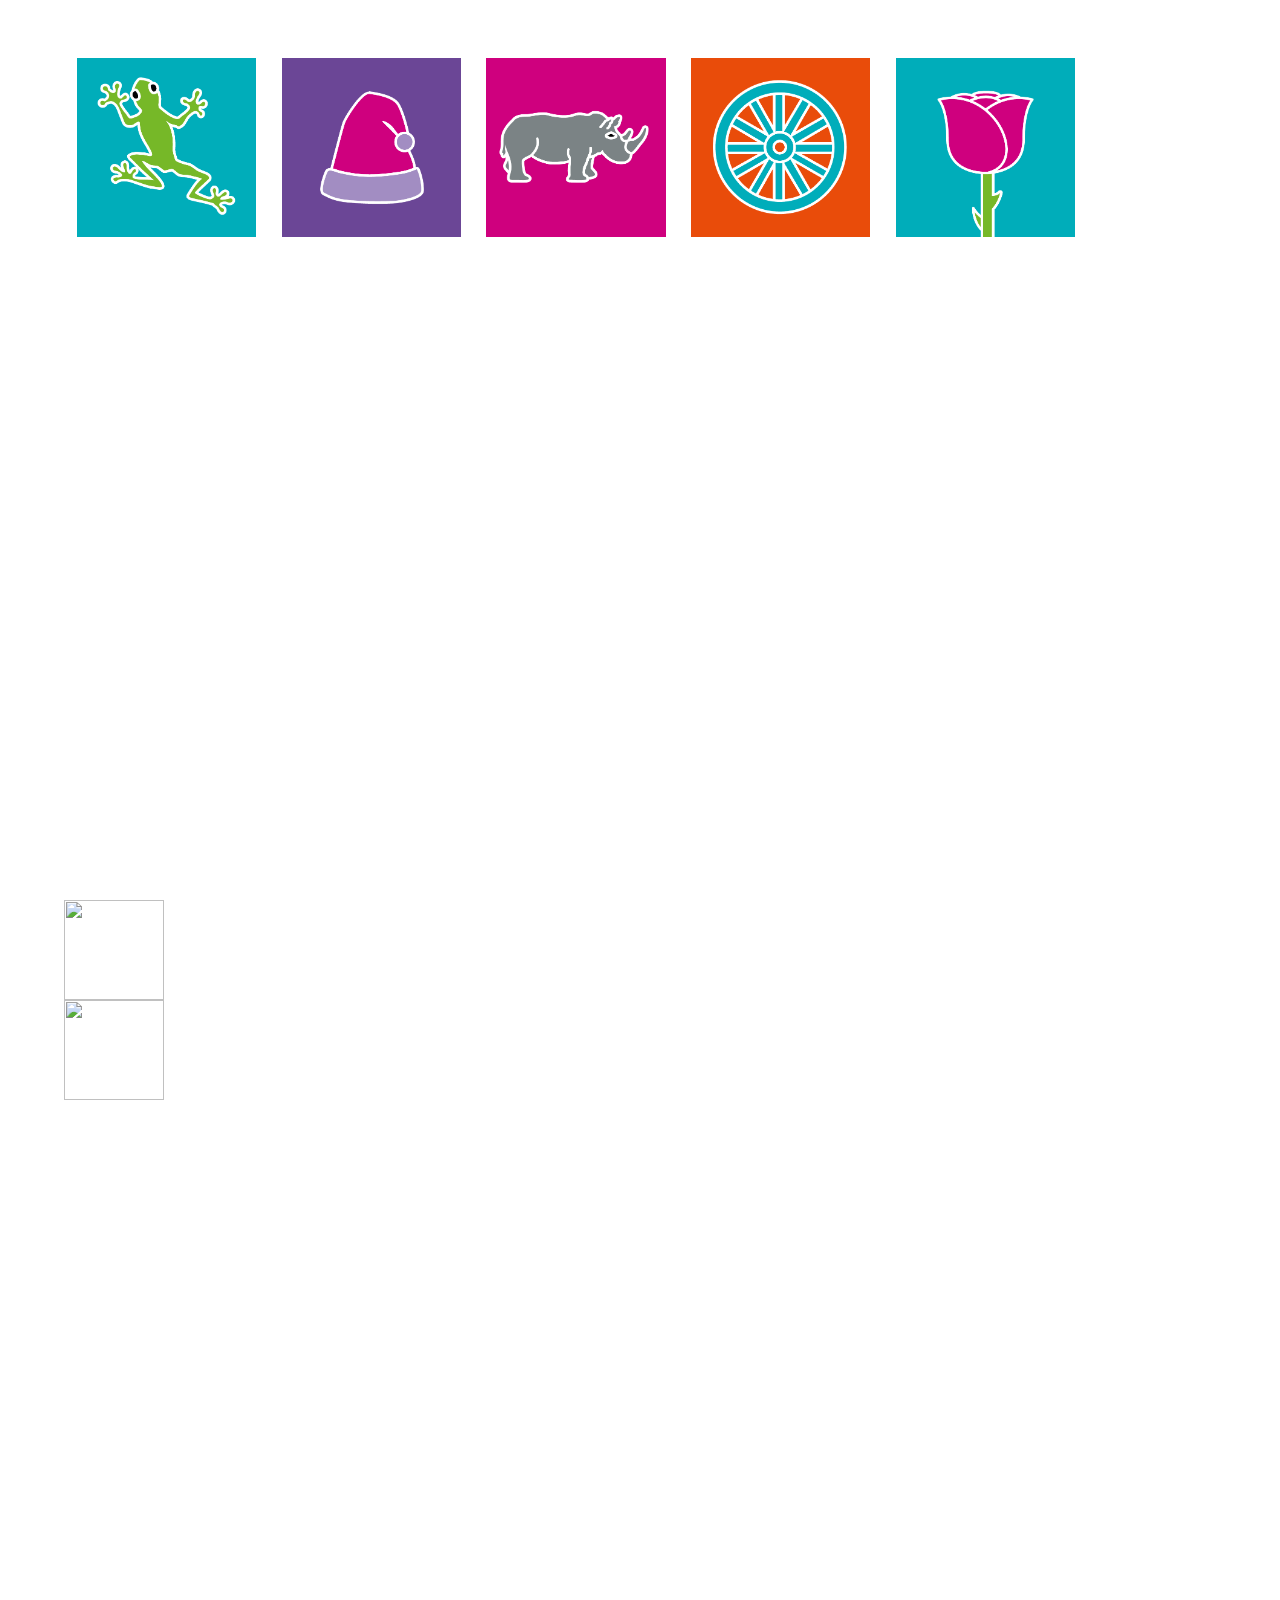
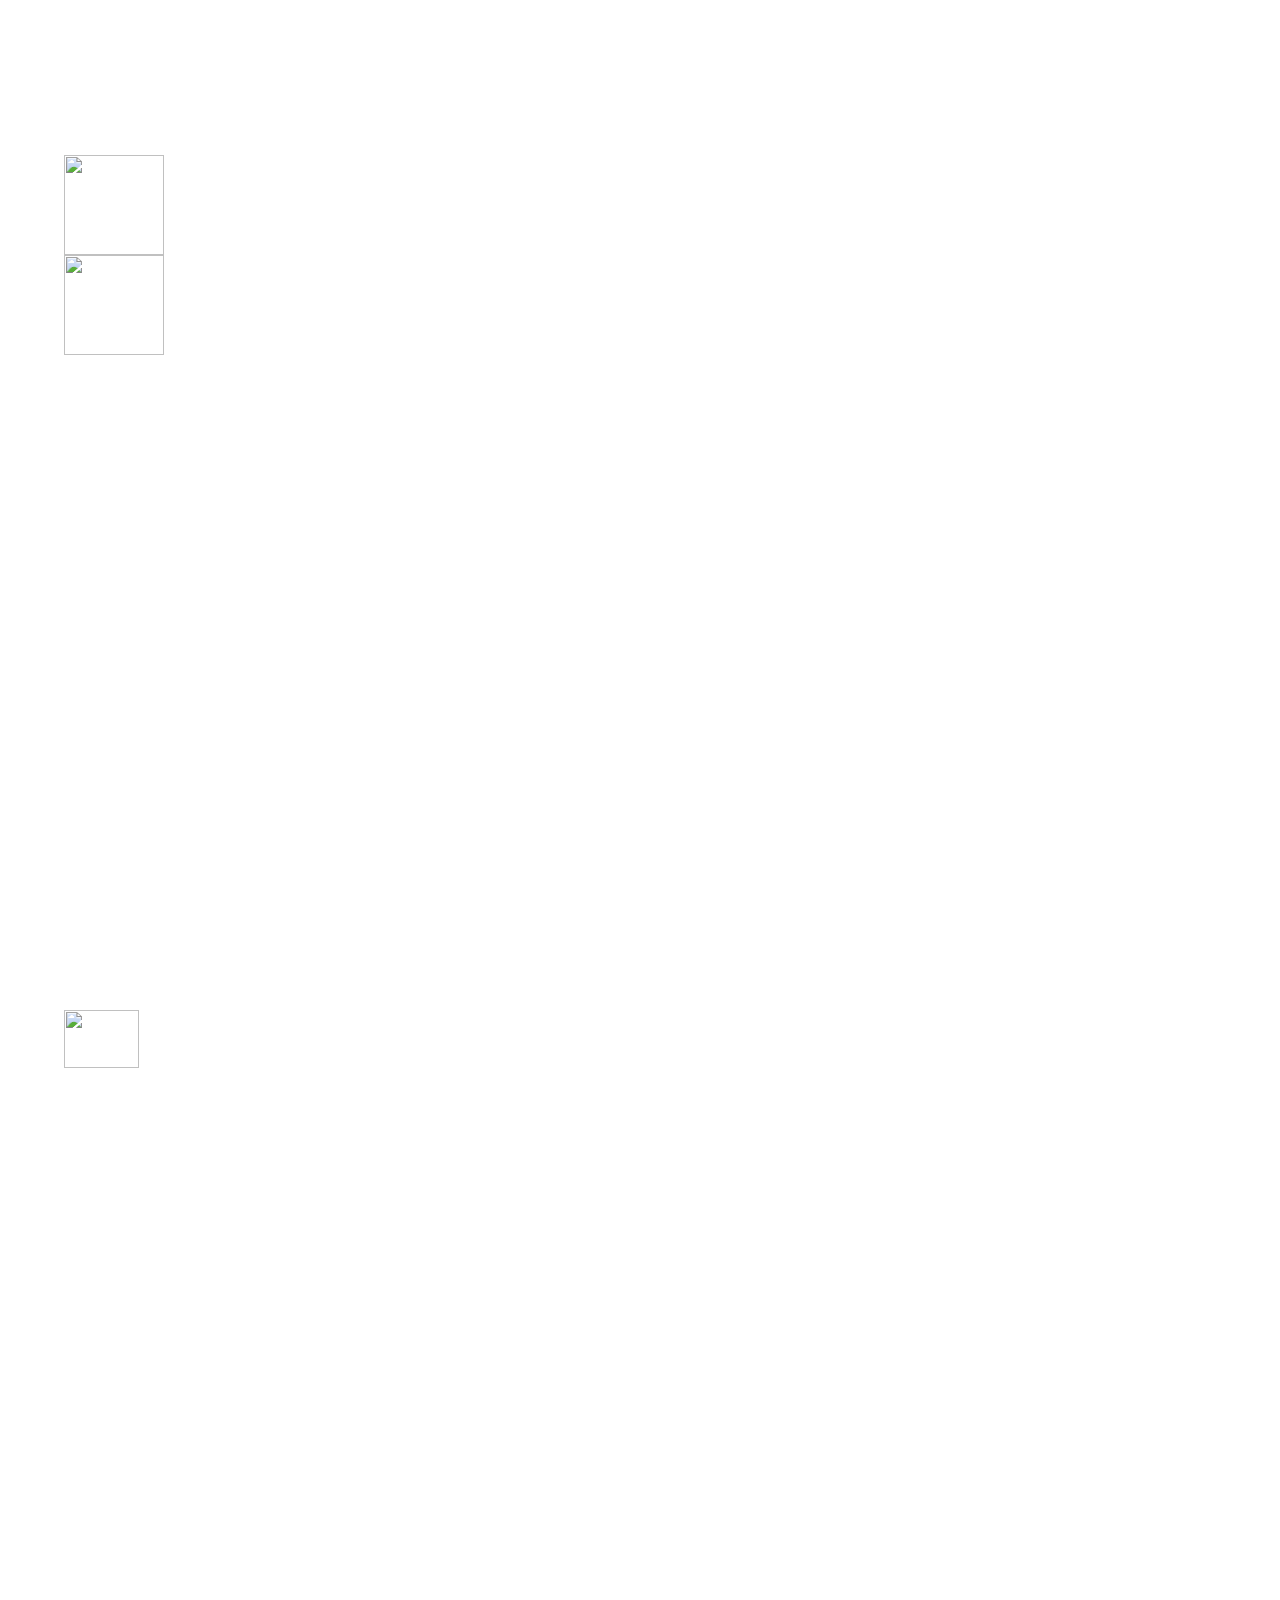
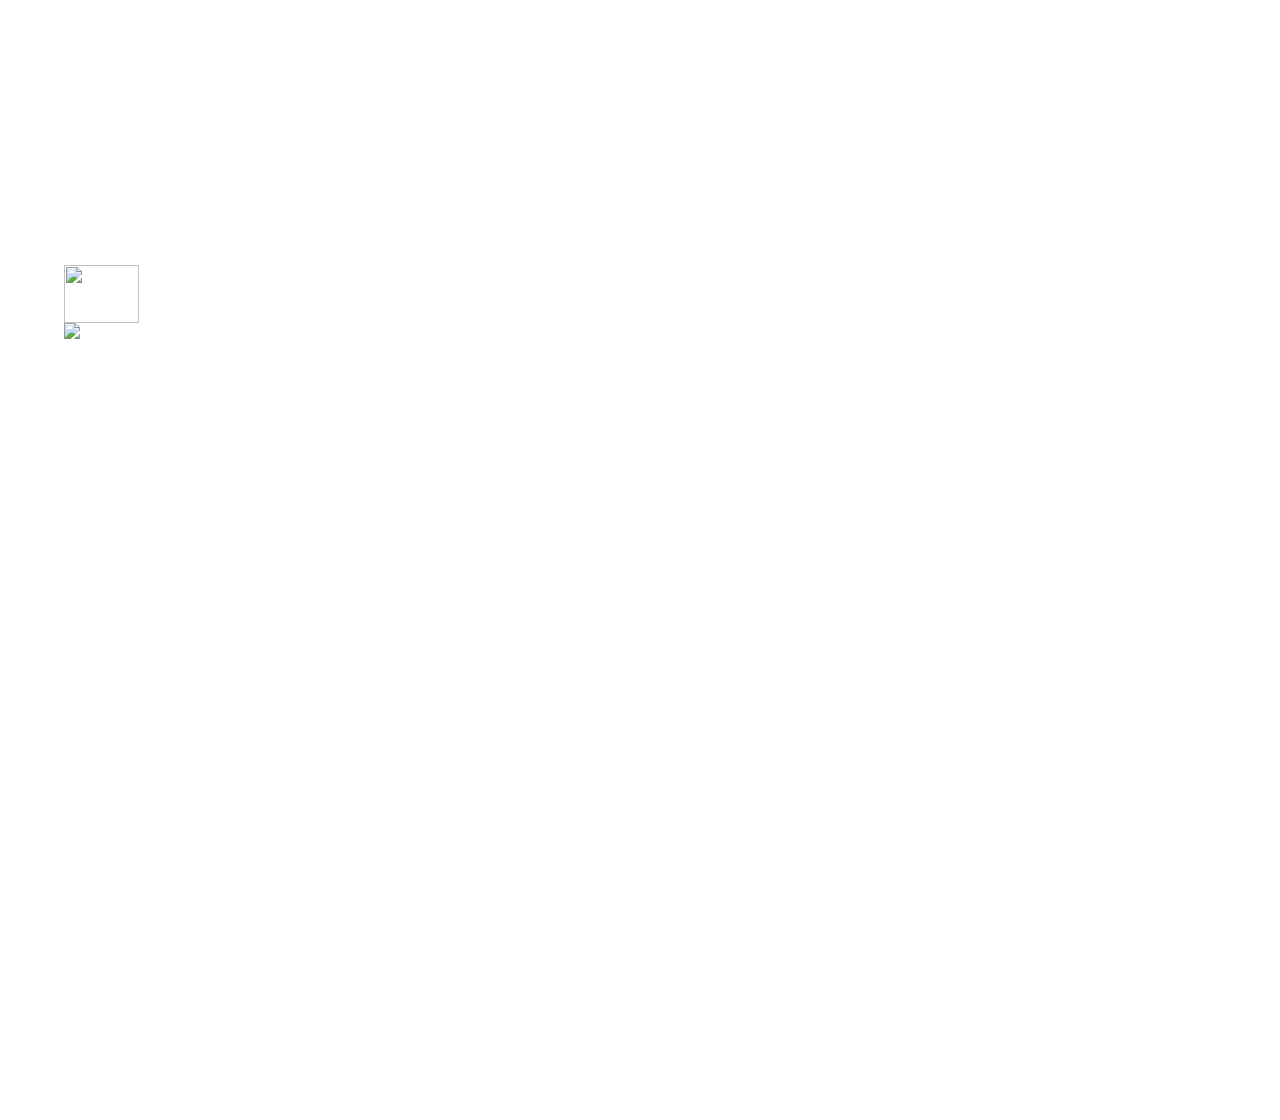
==== index.html @ 805c67c3 "Rename index-dv.html to index.html" ====
<html>
<head>

	<title>Match Game ...</title>
	<link type="text/css" rel="stylesheet" media="screen" href="jqtouch/jqtouch.css">
	<link type="text/css" rel="stylesheet" media="screen" href="css/dimelo.css">

    <!-- this line removes any default padding and style. you might only need one of these values set. -->
  <style> body {padding: 0; margin: 0;} </style>
  <link rel="manifest" href="manifest.json">
  <meta name="theme-color" content="gray"/>
  <!-- Fullscreen para ios -->
<meta name="viewport" content="width=device-width, initial-scale=1, maximum-scale=1, user-scalable=1">
<meta name="apple-mobile-web-app-capable" content="yes">
<meta name="apple-mobile-web-app-status-bar-style" content="black">

<link rel="icon" href="favicon.ico" type="image/x-icon" />
<link rel="apple-touch-icon" href="images/hello-icon-152.png">
<meta name="theme-color" content="gray"/>
<meta name="apple-mobile-web-app-capable" content="yes">
<meta name="apple-mobile-web-app-status-bar-style" content="black">
<meta name="apple-mobile-web-app-title" content="Hello World">
<meta name="msapplication-TileImage" content="images/hello-icon-144.png">
<meta name="msapplication-TileColor" content="#FFFFFF">

	<script src="jqtouch/jquery-1.7.1.min.js"></script>
	<script src="jqtouch/jquery-ui-1.10.4.js"></script>
	<!-- <script src="jqtouch/jquery.flip.min.js"></script>  -->
	<script type="text/javascript" src="jqtouch/jqtouch.js"></script>
	<script type="text/javascript" src="js/dimelo.js"></script>


</head>
<body>
	<div id="home">
		<div id="splash">
			<div id="g1" onclick="setgrupo(1, 'grupoR.png' )"><a><img  id="ig1" src="images/grupoR.png" /></a></div>
			<div id="g2" onclick="setgrupo(2, 'grupoG.png' )"><a><img  id="ig2" src="images/grupoG.png" /></a></div>
			<div id="g3" onclick="setgrupo(3, 'grupoJ.png' )"><a><img  id="ig3" src="images/grupoJ.png" /></a></div>
			<div id="g4" onclick="setgrupo(4, 'grupoV.png' )"><a><img  id="ig4" src="images/grupoV.png" /></a></div>
			<div id="g5" onclick="setgrupo(5, 'grupoH.png' )"><a><img  id="ig5" src="images/grupoH.png" /></a></div>

			<audio hidden="hidden" src="sounds/beep1.mp3"  id="beep1" />
		</div>
	</div> <!-- home -->

	<div id="audio">
		<div id="i2"></div>
			<div id="a1"  onclick="setaudio(1, 'audio1.png')"><a><img width="100px" height="100px"  src="images/audio1.png" /></a></div>
			<div id="a2"  onclick="setaudio(2, 'audio2.png')"><a><img width="100px" height="100px"  src="images/audio2.png" /></a></div>
			<!--
			<div id="a3"  onclick='setaudio(3, "audio3.png")'><a><img width="100px" height="100px"  src="images/audio3.png" /></a></div>
    		<div id="a4"  onclick='setaudio(4, "audio4.png")'><a><img width="100px" height="100px"  src="images/audio4.png" /></a></div>
            -->

	</div> <!-- audio -->

	<div id="categ">
		<div id="i3"></div>
		<div id="i4"></div>
			<div id="c1"  onclick="setcat(1, 'cat1.png')"><a><img width="100px" height="100px"  src="images/cat1.png" /></a></div>
			<div id="c2"  onclick="setcat(2, 'cat2.png')"><a><img width="100px" height="100px"  src="images/cat2.png" /></a></div>
			<!-- <div id="c3"  onclick='setcat(3, "cat3.png")'><a><img width="100px" height="100px"  src="images/cat3.png" /></a></div> -->
	</div> <!-- categ -->

	<div id="juego">
		<div class="tablero" id="tb">
			<div onclick="gohome()"><img id="arrl" src="images/arrowleft.png" /></div>
		</div> <!-- tablero -->
	</div> <!-- juego -->

	<div id="finjuego">
		     <div onclick="gohome()"><img id="fj" src="images/arrowleft.png" /></div>
		<div id="splash2">
			<div onclick="gohome()"><img src="images/alegre2.gif" /></div>
			<audio hidden="hidden" src="sounds/ganador.mp3"  id="ganador" />
		</div>
	</div> <!-- finjuego -->

<script src="js/main.js"></script>
	</body>
	</html>
---- css/dimelo.css ----
body {

    font-family: Helvetica;
    font-size: 14px;
    color: #fff;
	/* background: url(img/holz-1024x768.jpg) fixed center center; */
  background-image: url("img/bg.jpg");
  background-repeat: no-repeat;
  background-size: 100vw 100vh;
}
body > * {
/*

*/
}

h1, h2 {
    font: bold 16px Helvetica;
    text-shadow: rgba(255,255,255,.2) 0 1px 1px;
    color: #000;
    color: #eee;
    text-align: center;
    margin: 10px 10px 5px;
}

p {
	margin-left: 6px;
}

/*  *********  HOME ********* */
#home, #audio, #categ, #juego, #finjuego{
  background-color: rgba(255,255,255,0.2);
  max-width: 90vw;
  height: 90vh;
  margin: 5vh 5vw;
}
#splash, #splash2 {
/*    position: absolute;
    top: 15%;
*/   
}
#splash2 {
/*    position: absolute;
*/    left: 45vw;
}

/*  *********  JUEGO ********* */

#juego.tablero6{
  background-color: rgba(255,5,255,0.2);
}
#juego.tablero12{
  background-color: rgba(2,255,255,0.2);
}
.tarjeta{
  margin: 1vw;
  float: left;
}
#juego.tablero6 .tarjeta{
  width: 28vw;
  height: 28vw;
  margin: 1vw;
  float: left;
}
#juego.tablero12 .tarjeta{
  width: 20.5vw;
  height: 20.5vw;
  max-height: 26vh;
  max-width: 26vh;
  margin: 1vw;
  float: left;
}

.tarjeta-inner{
  position: relative;
  width: 100%;
  height: 100%;
}

.signos {
    position: absolute;
    width: 100%;
    height: 100%;
}

.xxxxxsignos {
    /* position: absolute;
    margin: 0; */
	width: 300px;		/*  ANCHO DE CADA IMAGEN *********************************** */
}

#arrl, #fj {
    height: 58px;
    width: 75px;
}
#ig1, #ig2, #ig3, #ig4, #ig5 {
/*    position: absolute;*/
    height: 14vw;
    width: 14vw;
    float: left;
    margin: 1vw;
}
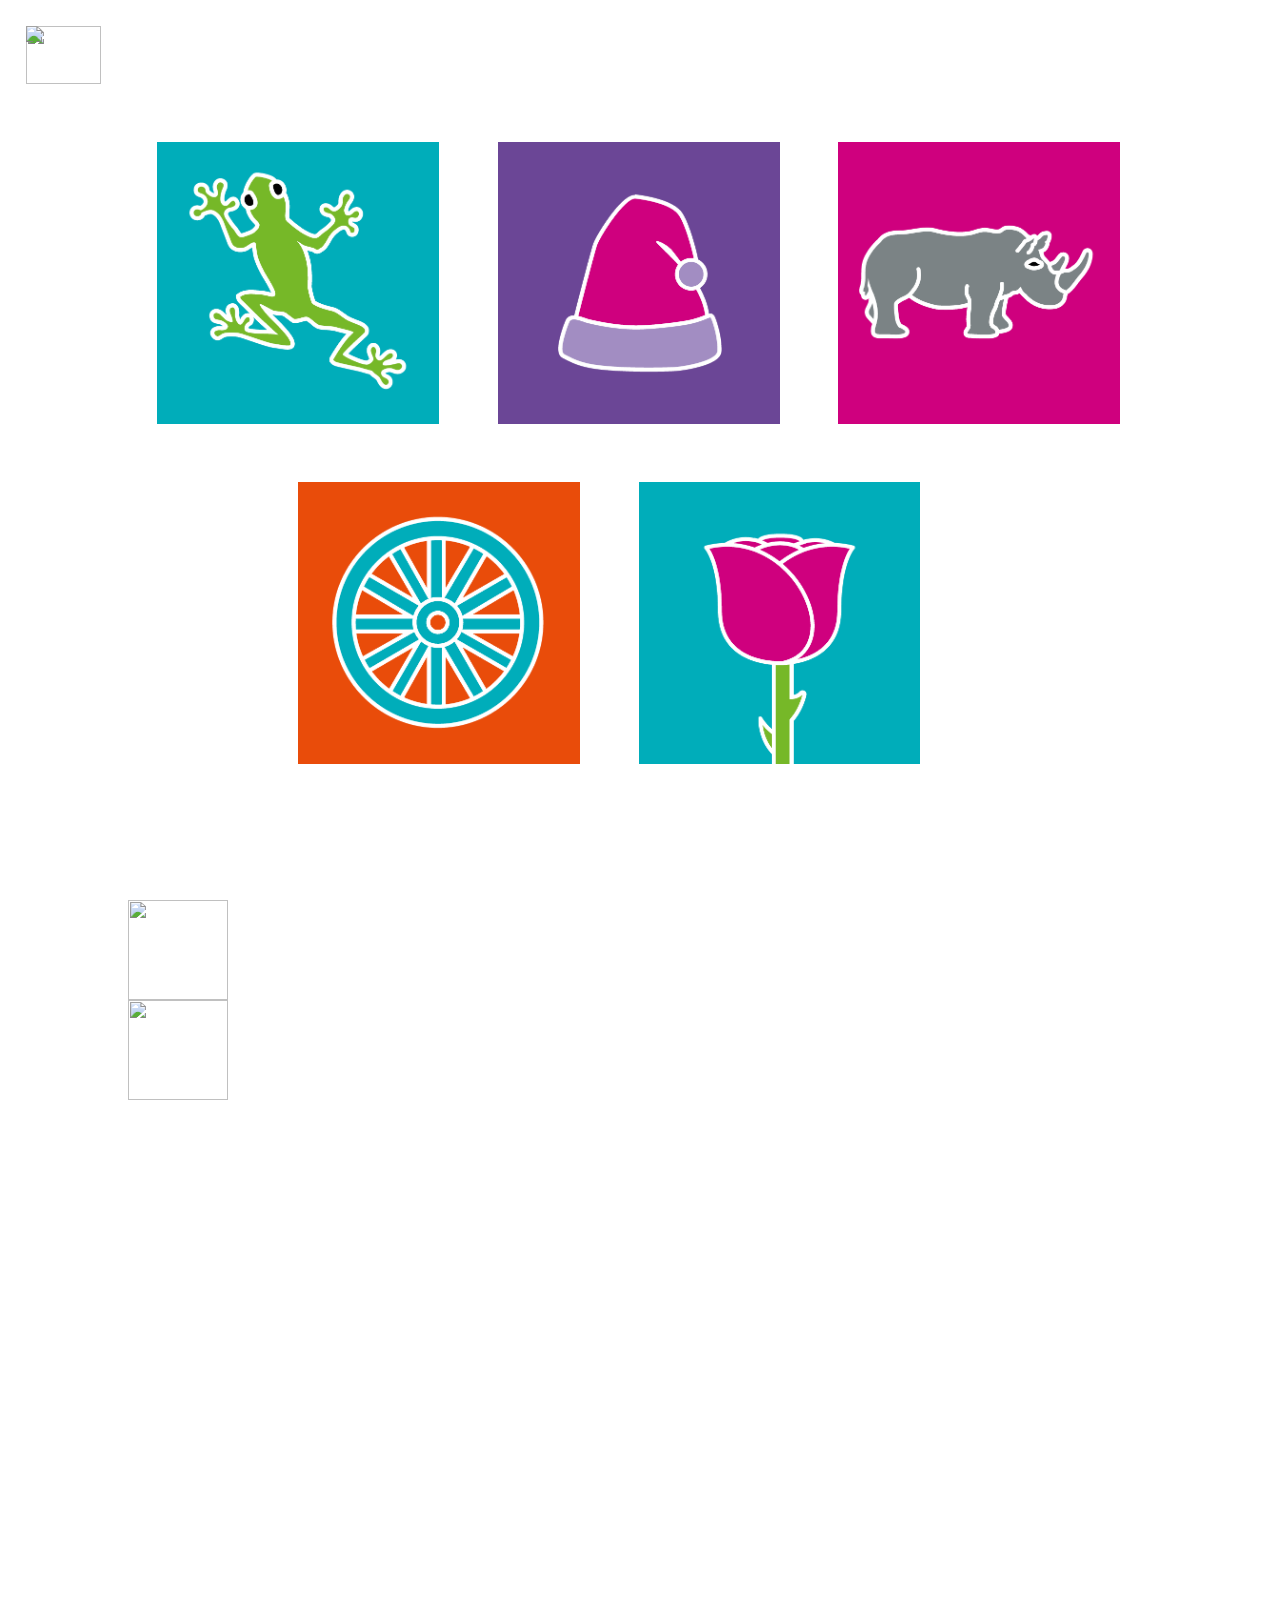
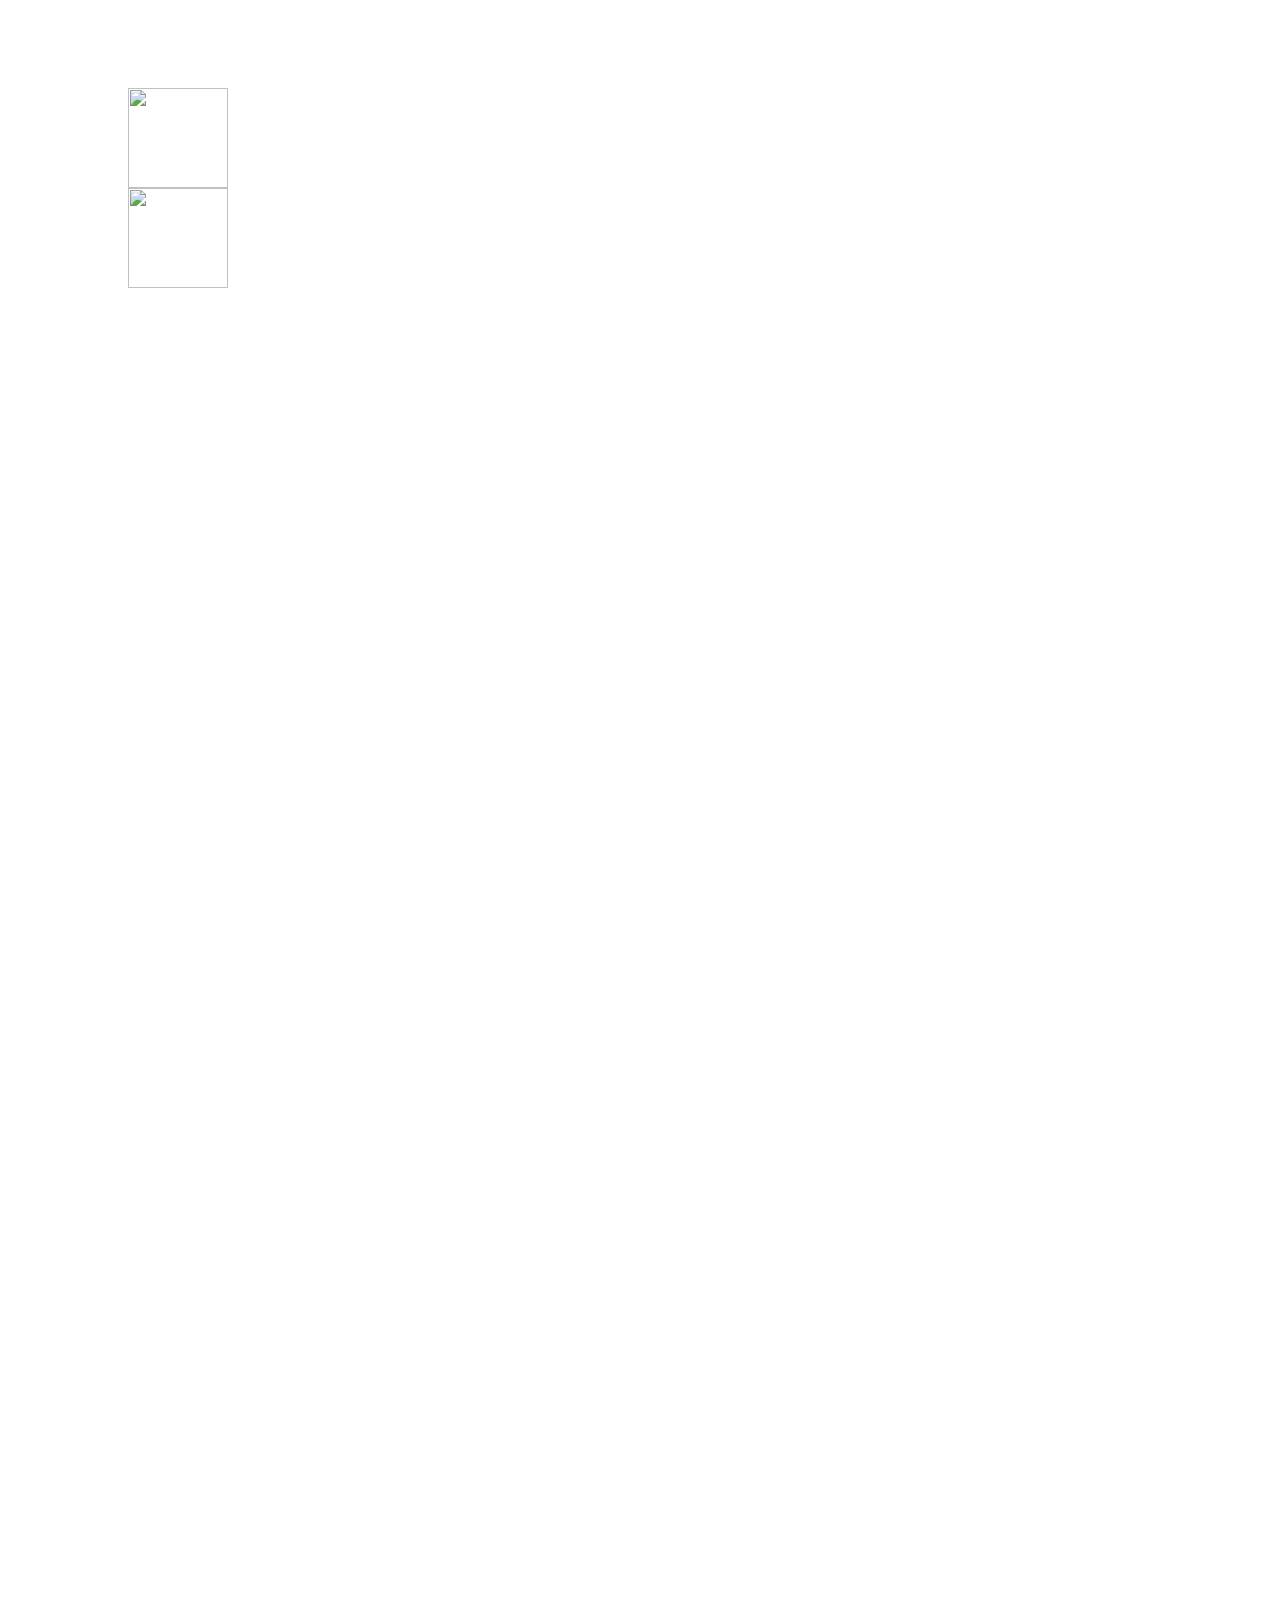
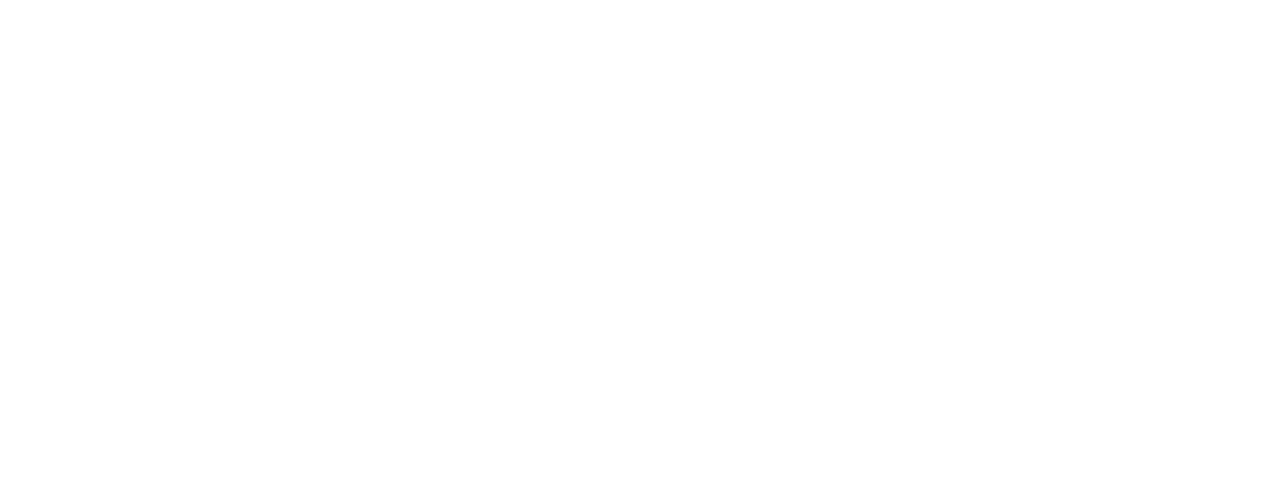
==== commit 403244e4: "index" ====
--- a/index.html
+++ b/index.html
@@ -65,14 +65,14 @@
 
 	<div id="juego">
 		<div class="tablero" id="tb">
-			<div onclick="gohome()"><img id="arrl" src="images/arrowleft.png" /></div>
+			<div class="gohome" onclick="gohome()"><img id="arrl" src="images/arrowleft.png" /></div>
 		</div> <!-- tablero -->
 	</div> <!-- juego -->
 
 	<div id="finjuego">
-		     <div onclick="gohome()"><img id="fj" src="images/arrowleft.png" /></div>
+		     <div class="gohome" onclick="gohome()"><img id="fj" src="images/arrowleft.png" /></div>
 		<div id="splash2">
-			<div onclick="gohome()"><img src="images/alegre2.gif" /></div>
+			<div class="gohome" onclick="gohome()"><img src="images/alegre2.gif" /></div>
 			<audio hidden="hidden" src="sounds/ganador.mp3"  id="ganador" />
 		</div>
 	</div> <!-- finjuego -->
--- a/css/dimelo.css
+++ b/css/dimelo.css
@@ -9,9 +9,8 @@
   background-size: 100vw 100vh;
 }
 body > * {
-/*
-
-*/
+/* override jqtouch.css */
+min-height: 320px !important;
 }
 
 h1, h2 {
@@ -28,16 +27,29 @@
 }
 
 /*  *********  HOME ********* */
-#home, #audio, #categ, #juego, #finjuego{
-  background-color: rgba(255,255,255,0.2);
-  max-width: 90vw;
-  height: 90vh;
-  margin: 5vh 5vw;
-}
+#home, #audio, #categ, #xxjuego, #finjuego{
+  background-color: rgba(255,255,255,0.1);
+  width: 80vw;
+  height: 75vh;
+  margin: 12.5vh 10vw;
+}
+
+
+/* **** HOME *** */
+#ig1, #ig2, #ig3, #ig4, #ig5 {
+/*    position: absolute;*/
+    height: 22vw;
+    width: 22vw;
+    float: left;
+    margin: 2.3vw;
+}
+#ig4{margin-left: 13.3vw}
+
+
 #splash, #splash2 {
 /*    position: absolute;
     top: 15%;
-*/   
+*/
 }
 #splash2 {
 /*    position: absolute;
@@ -45,30 +57,24 @@
 }
 
 /*  *********  JUEGO ********* */
-
-#juego.tablero6{
-  background-color: rgba(255,5,255,0.2);
-}
-#juego.tablero12{
-  background-color: rgba(2,255,255,0.2);
+#juego.tablero12,
+#juego.tablero6 {
+  text-align: center !important;
+  align-items: center;
+  display: flex;
+  width:100%;
+  height: 100%;
+  align-items: center;
+  display: flex !important;
+  background-color: rgba(0,0,0,0.4);
+}
+#juego .tablero{
+  display: inline-block !important;
+  vertical-align: middle;
+  margin: auto;
 }
 .tarjeta{
-  margin: 1vw;
-  float: left;
-}
-#juego.tablero6 .tarjeta{
-  width: 28vw;
-  height: 28vw;
-  margin: 1vw;
-  float: left;
-}
-#juego.tablero12 .tarjeta{
-  width: 20.5vw;
-  height: 20.5vw;
-  max-height: 26vh;
-  max-width: 26vh;
-  margin: 1vw;
-  float: left;
+  display: inline-block !important;
 }
 
 .tarjeta-inner{
@@ -83,20 +89,139 @@
     height: 100%;
 }
 
-.xxxxxsignos {
-    /* position: absolute;
-    margin: 0; */
-	width: 300px;		/*  ANCHO DE CADA IMAGEN *********************************** */
-}
-
 #arrl, #fj {
     height: 58px;
     width: 75px;
 }
-#ig1, #ig2, #ig3, #ig4, #ig5 {
-/*    position: absolute;*/
-    height: 14vw;
-    width: 14vw;
-    float: left;
-    margin: 1vw;
-}
+div.gohome{
+  position: fixed;
+  top: 2vw;
+  left: 2vw;
+  float: left;
+}
+
+/* *** iPhone vertical *** */
+@media (max-aspect-ratio: 3/4) {
+  #juego.tablero12 .tablero{
+    height: 120vw;
+    width: 90vw;
+  }
+  #juego.tablero12 .tarjeta{
+    height: 28vw;
+    width: 28vw;
+    margin: 1vw;
+  }
+  #juego.tablero6 .tablero{
+    height: 126vw;
+    width: 84vw;
+  }
+  #juego.tablero6 .tarjeta{
+    height: 38vw;
+    width: 38vw;
+    margin: 2vw;
+  }
+}
+/* *** Vertical tablero12 = 4w x 3h  tablero6 = 3w x 2h ****/
+@media (min-aspect-ratio: 3/4) {
+  #juego.tablero12 .tablero{
+    height: 100vw;
+    width: 75vw;
+  }
+  #juego.tablero12 .tarjeta{
+    height: 23vw;
+    width: 23vw;
+    margin: 1vw;
+  }
+  #juego.tablero6 .tablero{
+    height: 105vw;
+    width: 70vw;
+  }
+  #juego.tablero6 .tarjeta{
+    height: 31vw;
+    width: 31vw;
+    margin: 2vw;
+  }
+}
+@media (min-aspect-ratio: 1/1) {
+  #juego.tablero12 .tablero{
+    height: 63vw;
+    width: 84vw;
+  }
+  #juego.tablero12 .tarjeta{
+    height: 19vw;
+    width: 19vw;
+    margin: 1vw;
+  }
+  #juego.tablero6 .tablero{
+    height: 58vw;
+    width: 87vw;
+  }
+  #juego.tablero6 .tarjeta{
+    height: 25vw;
+    width: 25vw;
+    margin: 2vw;
+  }
+}
+/* *** HORIZONTAL tablero12 = 4w x 3h  tablero6 = 3w x 2h ****/
+@media (min-aspect-ratio: 4/3) {
+  #juego.tablero12 .tablero{
+    height: 75vh;
+    width:100vh;
+  }
+  #juego.tablero12 .tarjeta{
+    height: 23vh;
+    width: 23vh;
+    margin: 1vh;
+  }
+  #juego.tablero6 .tablero{
+    height: 70vh;
+    width: 105vh;
+  }
+  #juego.tablero6 .tarjeta{
+    height: 31vh;
+    width: 31vh;
+    margin: 2vh;
+  }
+}
+/* *** iPhone horizontal *** */
+@media (min-aspect-ratio: 5/3) {
+  #juego.tablero12 .tablero{
+    height: 90vh;
+    width: 120vh;
+  }
+  #juego.tablero12 .tarjeta{
+    height: 28vh;
+    width: 28vh;
+    margin: 1vh;
+  }
+  #juego.tablero6 .tablero{
+    height: 84vh;
+    width: 126vh;
+  }
+  #juego.tablero6 .tarjeta{
+    height: 38vh;
+    width: 38vh;
+    margin: 2vh;
+  }
+}
+
+@media (min-aspect-ratio: 12/5) {
+  #juego.tablero12 .tablero{
+    height: 30vw;
+    width: 90vw;
+  }
+  #juego.tablero12 .tarjeta{
+    height: 13vw;
+    width: 13vw;
+    margin: 1vh;
+  }
+  #juego.tablero6 .tablero{
+    height: 15vw;
+    width: 90vw;
+  }
+  #juego.tablero6 .tarjeta{
+    height: 13vw;
+    width: 13vw;
+    margin: 1vw;
+  }
+}
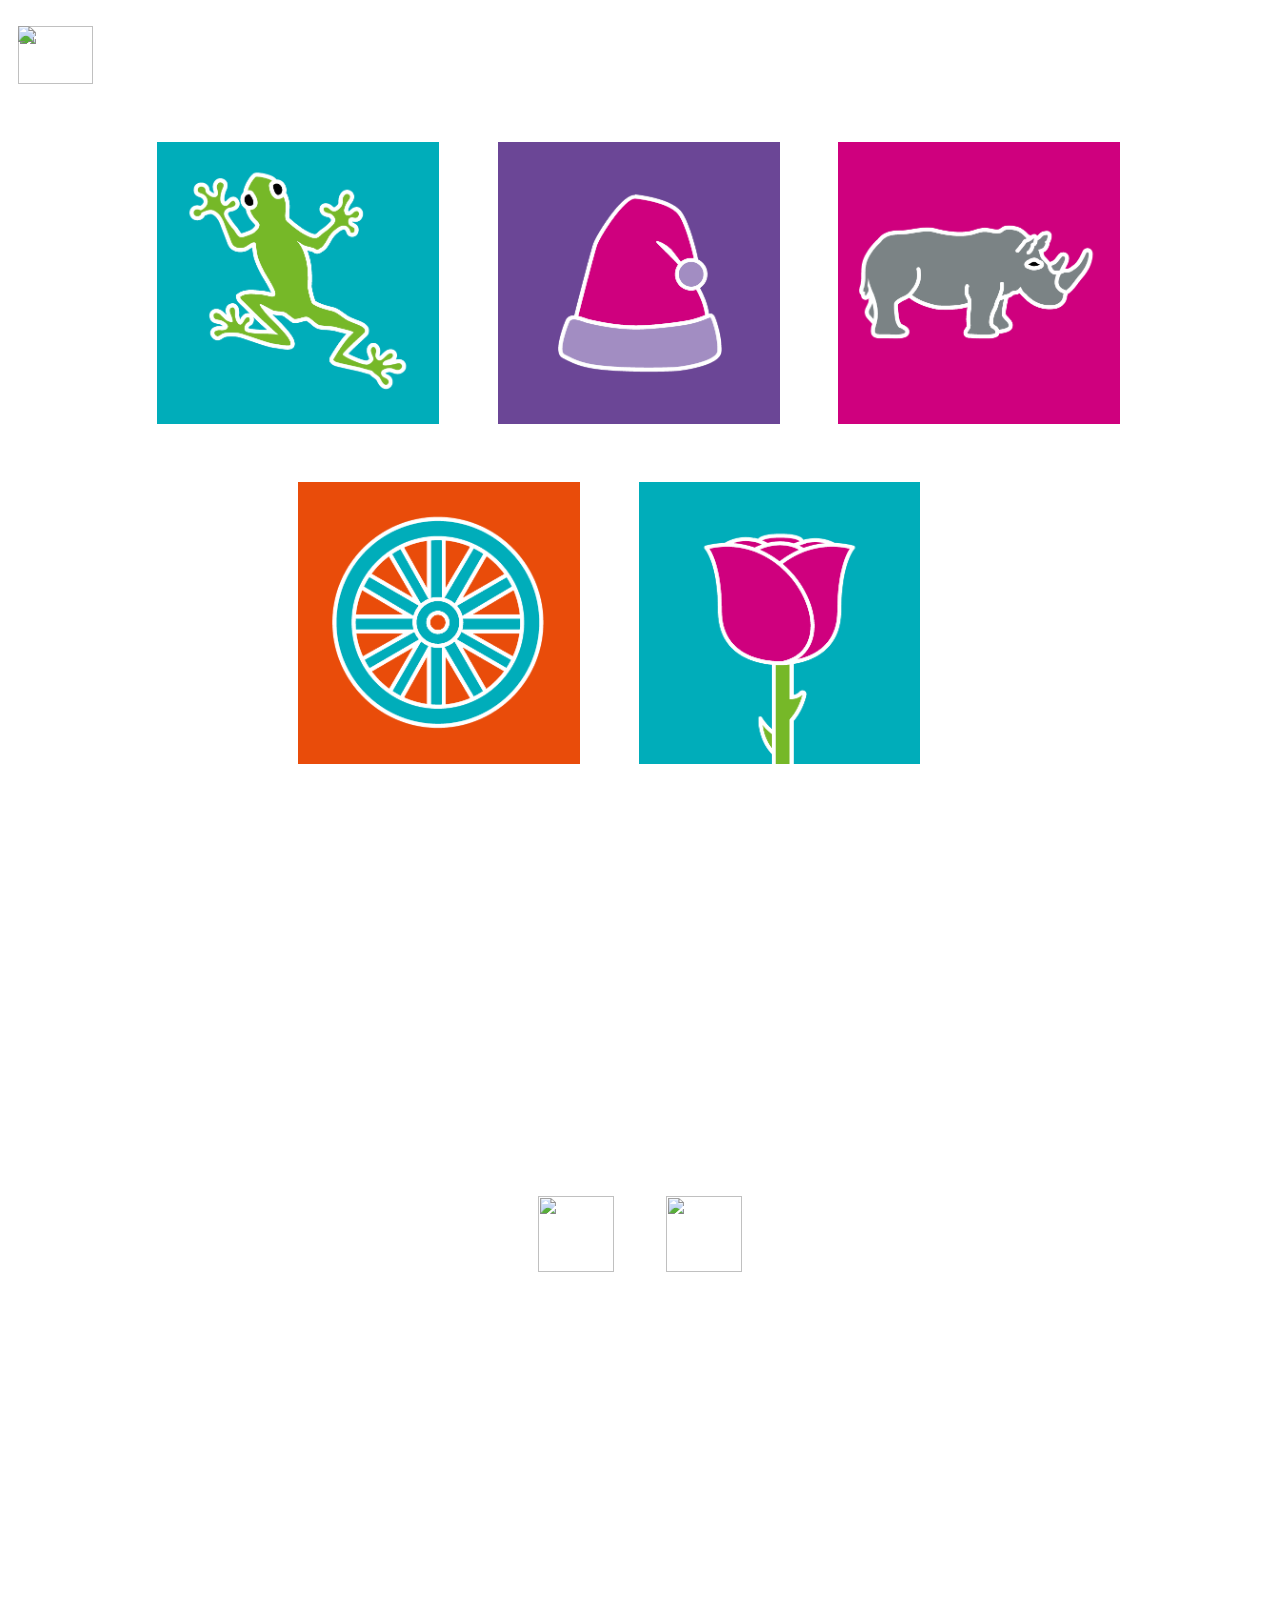
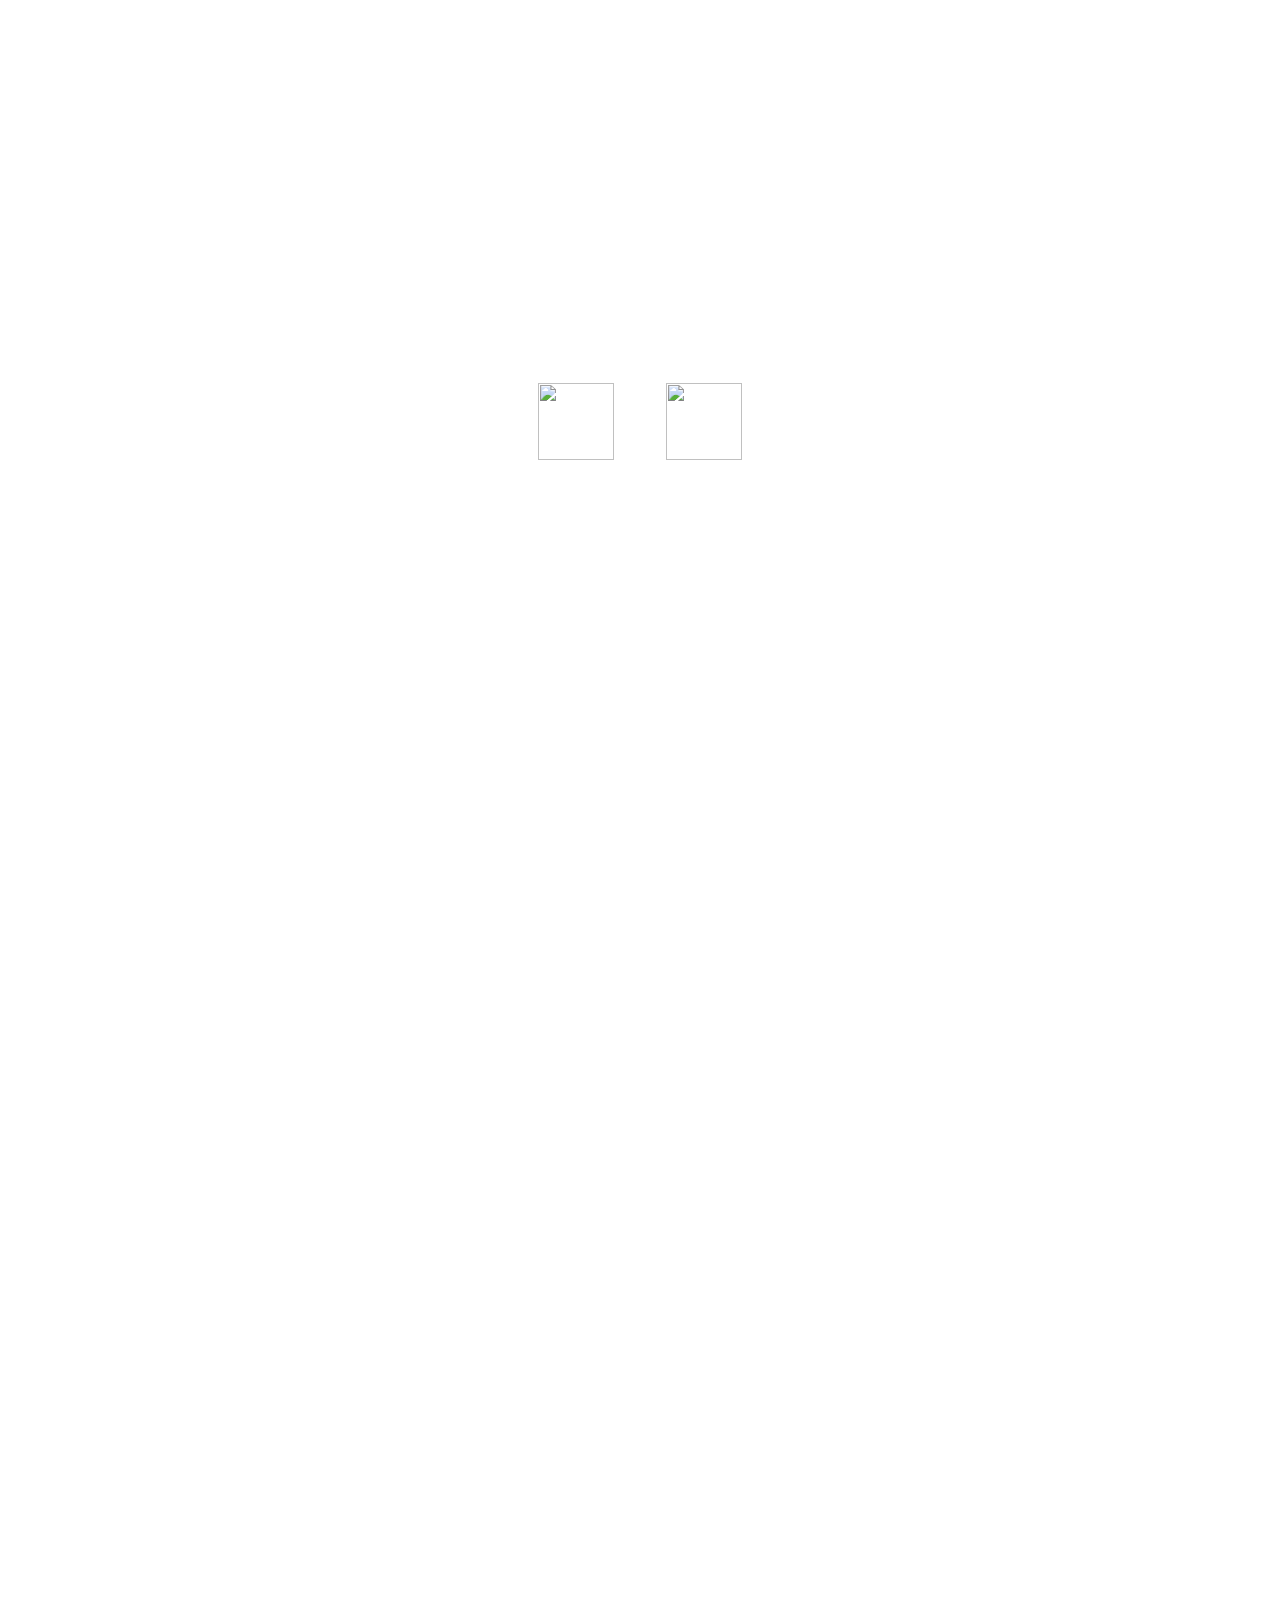
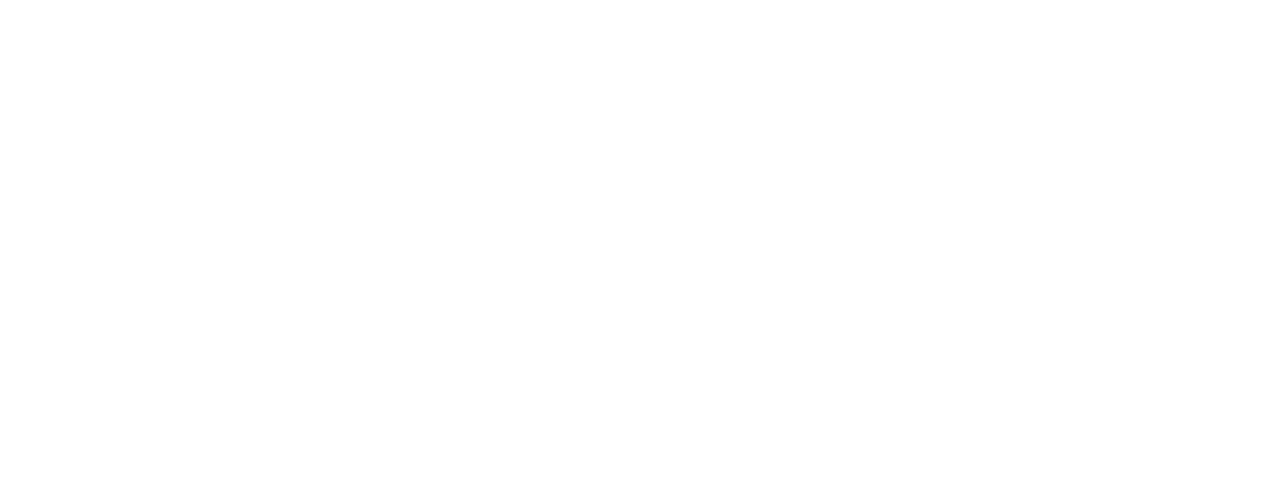
==== commit 8b2e304f: "Update index.html" ====
--- a/index.html
+++ b/index.html
@@ -1,82 +1,131 @@
 <html>
-<head>
-
-	<title>Match Game ...</title>
-	<link type="text/css" rel="stylesheet" media="screen" href="jqtouch/jqtouch.css">
-	<link type="text/css" rel="stylesheet" media="screen" href="css/dimelo.css">
+  <head>
+    <title>Match Game ...</title>
+    <link
+      type="text/css"
+      rel="stylesheet"
+      media="screen"
+      href="jqtouch/jqtouch.css"
+    />
+    <link
+      type="text/css"
+      rel="stylesheet"
+      media="screen"
+      href="css/dimelo.css"
+    />
 
     <!-- this line removes any default padding and style. you might only need one of these values set. -->
-  <style> body {padding: 0; margin: 0;} </style>
-  <link rel="manifest" href="manifest.json">
-  <meta name="theme-color" content="gray"/>
-  <!-- Fullscreen para ios -->
-<meta name="viewport" content="width=device-width, initial-scale=1, maximum-scale=1, user-scalable=1">
-<meta name="apple-mobile-web-app-capable" content="yes">
-<meta name="apple-mobile-web-app-status-bar-style" content="black">
+    <style>
+      body {
+        padding: 0;
+        margin: 0;
+      }
+    </style>
+    <link rel="manifest" href="manifest.json" />
+    <meta name="theme-color" content="gray" />
+    <!-- Fullscreen para ios -->
+    <meta
+      name="viewport"
+      content="width=device-width, initial-scale=1, maximum-scale=1, user-scalable=1"
+    />
+    <meta name="apple-mobile-web-app-capable" content="yes" />
+    <meta name="apple-mobile-web-app-status-bar-style" content="black" />
 
-<link rel="icon" href="favicon.ico" type="image/x-icon" />
-<link rel="apple-touch-icon" href="images/hello-icon-152.png">
-<meta name="theme-color" content="gray"/>
-<meta name="apple-mobile-web-app-capable" content="yes">
-<meta name="apple-mobile-web-app-status-bar-style" content="black">
-<meta name="apple-mobile-web-app-title" content="Hello World">
-<meta name="msapplication-TileImage" content="images/hello-icon-144.png">
-<meta name="msapplication-TileColor" content="#FFFFFF">
+    <link rel="icon" href="favicon.ico" type="image/x-icon" />
+    <link rel="apple-touch-icon" href="images/hello-icon-152.png" />
+    <meta name="theme-color" content="gray" />
+    <meta name="apple-mobile-web-app-capable" content="yes" />
+    <meta name="apple-mobile-web-app-status-bar-style" content="black" />
+    <meta name="apple-mobile-web-app-title" content="Hello World" />
+    <meta name="msapplication-TileImage" content="images/hello-icon-144.png" />
+    <meta name="msapplication-TileColor" content="#FFFFFF" />
 
-	<script src="jqtouch/jquery-1.7.1.min.js"></script>
-	<script src="jqtouch/jquery-ui-1.10.4.js"></script>
-	<!-- <script src="jqtouch/jquery.flip.min.js"></script>  -->
-	<script type="text/javascript" src="jqtouch/jqtouch.js"></script>
-	<script type="text/javascript" src="js/dimelo.js"></script>
+    <script src="jqtouch/jquery-1.7.1.min.js"></script>
+    <script src="jqtouch/jquery-ui-1.10.4.js"></script>
+    <!-- <script src="jqtouch/jquery.flip.min.js"></script>  -->
+    <script type="text/javascript" src="jqtouch/jqtouch.js"></script>
+    <script type="text/javascript" src="js/dimelo.js"></script>
+  </head>
+  <body>
+    <div id="home">
+      <div id="splash">
+        <div id="g1" onclick="setgrupo(1, 'grupoR.png' )">
+          <a><img id="ig1" src="images/grupoR.png"/></a>
+        </div>
+        <div id="g2" onclick="setgrupo(2, 'grupoG.png' )">
+          <a><img id="ig2" src="images/grupoG.png"/></a>
+        </div>
+        <div id="g3" onclick="setgrupo(3, 'grupoJ.png' )">
+          <a><img id="ig3" src="images/grupoJ.png"/></a>
+        </div>
+        <div id="g4" onclick="setgrupo(4, 'grupoV.png' )">
+          <a><img id="ig4" src="images/grupoV.png"/></a>
+        </div>
+        <div id="g5" onclick="setgrupo(5, 'grupoH.png' )">
+          <a><img id="ig5" src="images/grupoH.png"/></a>
+        </div>
 
+        <audio hidden="hidden" src="sounds/beep1.mp3" id="beep1"></audio>
+      </div>
+    </div>
+    <!-- home -->
 
-</head>
-<body>
-	<div id="home">
-		<div id="splash">
-			<div id="g1" onclick="setgrupo(1, 'grupoR.png' )"><a><img  id="ig1" src="images/grupoR.png" /></a></div>
-			<div id="g2" onclick="setgrupo(2, 'grupoG.png' )"><a><img  id="ig2" src="images/grupoG.png" /></a></div>
-			<div id="g3" onclick="setgrupo(3, 'grupoJ.png' )"><a><img  id="ig3" src="images/grupoJ.png" /></a></div>
-			<div id="g4" onclick="setgrupo(4, 'grupoV.png' )"><a><img  id="ig4" src="images/grupoV.png" /></a></div>
-			<div id="g5" onclick="setgrupo(5, 'grupoH.png' )"><a><img  id="ig5" src="images/grupoH.png" /></a></div>
+    <div id="audio">
+		<div class="img1">
+		  <div id="i2"></div>
+		</div> 
+		<div class="opt1">
+		  <div id="a1" onclick="setaudio(1, 'audio1.png')">
+			<a><img id="ia1" src="images/audio1.png"/></a>
+		  </div>
+		  <div id="a2" onclick="setaudio(2, 'audio2.png')">
+			<a><img id="ia2" src="images/audio2.png"/></a>
+		  </div>
+		</div> 
+    </div>
+    <!-- audio -->
 
-			<audio hidden="hidden" src="sounds/beep1.mp3"  id="beep1" />
-		</div>
-	</div> <!-- home -->
+    <div id="categ">
+       <div class="img1">
+		  <div id="i3"></div>
+		  <div id="i4"></div>
+       </div> 
+       <div class="opt1">
+		  <div id="c1" onclick="setcat(1, 'cat1.png')">
+			<a><img id="ic1"  src="images/cat1.png"/></a>
+		  </div>
+		  <div id="c2" onclick="setcat(2, 'cat2.png')">
+			<a><img id="ic2"  src="images/cat2.png"/></a>
+		  </div>
+      <!-- <div id="c3"  onclick='setcat(3, "cat3.png")'><a><img width="100px" height="100px"  src="images/cat3.png" /></a></div> -->
+       </div> 
+    </div>
+    <!-- categ -->
 
-	<div id="audio">
-		<div id="i2"></div>
-			<div id="a1"  onclick="setaudio(1, 'audio1.png')"><a><img width="100px" height="100px"  src="images/audio1.png" /></a></div>
-			<div id="a2"  onclick="setaudio(2, 'audio2.png')"><a><img width="100px" height="100px"  src="images/audio2.png" /></a></div>
-			<!--
-			<div id="a3"  onclick='setaudio(3, "audio3.png")'><a><img width="100px" height="100px"  src="images/audio3.png" /></a></div>
-    		<div id="a4"  onclick='setaudio(4, "audio4.png")'><a><img width="100px" height="100px"  src="images/audio4.png" /></a></div>
-            -->
+    <div id="juego">
+      <div class="tablero" id="tb">
+        <div class="gohome" onclick="gohome()">
+          <img id="arrl" src="images/arrowleft.png" />
+        </div>
+      </div>
+      <!-- tablero -->
+    </div>
+    <!-- juego -->
 
-	</div> <!-- audio -->
+    <div id="finjuego">
+      <div class="gohome" onclick="gohome()">
+        <img id="fj" src="images/arrowleft.png" />
+      </div>
+      <div id="splash2">
+        <div class="gohome" onclick="gohome()">
+          <img src="images/alegre2.gif" />
+        </div>
+        <audio hidden="hidden" src="sounds/ganador.mp3" id="ganador"></audio>
+      </div>
+    </div>
+    <!-- finjuego -->
 
-	<div id="categ">
-		<div id="i3"></div>
-		<div id="i4"></div>
-			<div id="c1"  onclick="setcat(1, 'cat1.png')"><a><img width="100px" height="100px"  src="images/cat1.png" /></a></div>
-			<div id="c2"  onclick="setcat(2, 'cat2.png')"><a><img width="100px" height="100px"  src="images/cat2.png" /></a></div>
-			<!-- <div id="c3"  onclick='setcat(3, "cat3.png")'><a><img width="100px" height="100px"  src="images/cat3.png" /></a></div> -->
-	</div> <!-- categ -->
+    <script src="js/main.js"></script>
+  </body>
+</html>
 
-	<div id="juego">
-		<div class="tablero" id="tb">
-			<div class="gohome" onclick="gohome()"><img id="arrl" src="images/arrowleft.png" /></div>
-		</div> <!-- tablero -->
-	</div> <!-- juego -->
-
-	<div id="finjuego">
-		     <div class="gohome" onclick="gohome()"><img id="fj" src="images/arrowleft.png" /></div>
-		<div id="splash2">
-			<div class="gohome" onclick="gohome()"><img src="images/alegre2.gif" /></div>
-			<audio hidden="hidden" src="sounds/ganador.mp3"  id="ganador" />
-		</div>
-	</div> <!-- finjuego -->
-
-<script src="js/main.js"></script>
-	</body>
-	</html>
--- a/css/dimelo.css
+++ b/css/dimelo.css
@@ -1,59 +1,106 @@
 body {
-
-    font-family: Helvetica;
-    font-size: 14px;
-    color: #fff;
-	/* background: url(img/holz-1024x768.jpg) fixed center center; */
+  font-family: Helvetica;
+  font-size: 14px;
+  color: #fff;
+  /* background: url(img/holz-1024x768.jpg) fixed center center; */
   background-image: url("img/bg.jpg");
   background-repeat: no-repeat;
   background-size: 100vw 100vh;
 }
 body > * {
-/* override jqtouch.css */
-min-height: 320px !important;
-}
-
-h1, h2 {
-    font: bold 16px Helvetica;
-    text-shadow: rgba(255,255,255,.2) 0 1px 1px;
-    color: #000;
-    color: #eee;
-    text-align: center;
-    margin: 10px 10px 5px;
+  /* override jqtouch.css */
+  min-height: 320px !important;
+}
+
+h1,
+h2 {
+  font: bold 16px Helvetica;
+  text-shadow: rgba(255, 255, 255, 0.2) 0 1px 1px;
+  color: #000;
+  color: #eee;
+  text-align: center;
+  margin: 10px 10px 5px;
 }
 
 p {
-	margin-left: 6px;
-}
-
+  margin-left: 6px;
+}
 /*  *********  HOME ********* */
-#home, #audio, #categ, #xxjuego, #finjuego{
-  background-color: rgba(255,255,255,0.1);
+#home,
+#audio,
+#categ,
+#finjuego {
+  background-color: rgba(255, 255, 255, 0.1);
   width: 80vw;
   height: 75vh;
   margin: 12.5vh 10vw;
 }
 
-
 /* **** HOME *** */
-#ig1, #ig2, #ig3, #ig4, #ig5 {
-/*    position: absolute;*/
-    height: 22vw;
-    width: 22vw;
-    float: left;
-    margin: 2.3vw;
-}
-#ig4{margin-left: 13.3vw}
-
-
-#splash, #splash2 {
-/*    position: absolute;
-    top: 15%;
-*/
-}
-#splash2 {
-/*    position: absolute;
-*/    left: 45vw;
+#ig1,
+#ig2,
+#ig3,
+#ig4,
+#ig5 {
+  height: 22vw;
+  width: 22vw;
+  float: left;
+  margin: 2.3vw;
+}
+#ig4 {
+  margin-left: 13.3vw;
+}
+
+.img1 {
+  height: 30vh;
+  opacity: 0.46;
+}
+
+#i2 {
+  position: relative;
+  left: 34vw;
+}
+#i3 {
+  position: relative;
+  left: 25vw;
+}
+#i4 {
+  position: relative;
+  left: 32vw;
+}
+
+.opt1 {
+  width: 25vw;
+  height: 15vh;
+  margin-left: 30vw;
+}
+
+#a1,
+#a2,
+#c1,
+#c2 {
+  height: 6vw;
+  width: 6vw;
+  float: left;
+  margin: 2vw;
+}
+
+#ii2,
+#ii3,
+#ii4 {
+  height: 12vw;
+  width: 12vw;
+  float: left;
+  margin-top: 3.3vw;
+}
+
+#ia1,
+#ia2,
+#ic1,
+#ic2 {
+  position: relative;
+  height: 6vw;
+  width: 6vw;
 }
 
 /*  *********  JUEGO ********* */
@@ -62,60 +109,61 @@
   text-align: center !important;
   align-items: center;
   display: flex;
-  width:100%;
+  width: 100%;
   height: 100%;
   align-items: center;
   display: flex !important;
-  background-color: rgba(0,0,0,0.4);
-}
-#juego .tablero{
+  background-color: rgba(0, 0, 0, 0.4);
+}
+#juego .tablero {
   display: inline-block !important;
   vertical-align: middle;
   margin: auto;
 }
-.tarjeta{
+.tarjeta {
   display: inline-block !important;
 }
 
-.tarjeta-inner{
+.tarjeta-inner {
   position: relative;
   width: 100%;
   height: 100%;
 }
 
 .signos {
-    position: absolute;
-    width: 100%;
-    height: 100%;
-}
-
-#arrl, #fj {
-    height: 58px;
-    width: 75px;
-}
-div.gohome{
+  position: absolute;
+  width: 100%;
+  height: 100%;
+}
+
+#arrl,
+#fj {
+  height: 58px;
+  width: 75px;
+}
+div.gohome {
   position: fixed;
   top: 2vw;
-  left: 2vw;
+  left: 2vh;
   float: left;
 }
 
 /* *** iPhone vertical *** */
 @media (max-aspect-ratio: 3/4) {
-  #juego.tablero12 .tablero{
+  #juego.tablero12 .tablero {
     height: 120vw;
     width: 90vw;
   }
-  #juego.tablero12 .tarjeta{
+  #juego.tablero12 .tarjeta {
     height: 28vw;
     width: 28vw;
     margin: 1vw;
   }
-  #juego.tablero6 .tablero{
+  #juego.tablero6 .tablero {
     height: 126vw;
     width: 84vw;
   }
-  #juego.tablero6 .tarjeta{
+  #juego.tablero6 .tarjeta {
     height: 38vw;
     width: 38vw;
     margin: 2vw;
@@ -123,40 +171,40 @@
 }
 /* *** Vertical tablero12 = 4w x 3h  tablero6 = 3w x 2h ****/
 @media (min-aspect-ratio: 3/4) {
-  #juego.tablero12 .tablero{
+  #juego.tablero12 .tablero {
     height: 100vw;
     width: 75vw;
   }
-  #juego.tablero12 .tarjeta{
+  #juego.tablero12 .tarjeta {
     height: 23vw;
     width: 23vw;
     margin: 1vw;
   }
-  #juego.tablero6 .tablero{
+  #juego.tablero6 .tablero {
     height: 105vw;
     width: 70vw;
   }
-  #juego.tablero6 .tarjeta{
+  #juego.tablero6 .tarjeta {
     height: 31vw;
     width: 31vw;
     margin: 2vw;
   }
 }
 @media (min-aspect-ratio: 1/1) {
-  #juego.tablero12 .tablero{
+  #juego.tablero12 .tablero {
     height: 63vw;
     width: 84vw;
   }
-  #juego.tablero12 .tarjeta{
+  #juego.tablero12 .tarjeta {
     height: 19vw;
     width: 19vw;
     margin: 1vw;
   }
-  #juego.tablero6 .tablero{
+  #juego.tablero6 .tablero {
     height: 58vw;
     width: 87vw;
   }
-  #juego.tablero6 .tarjeta{
+  #juego.tablero6 .tarjeta {
     height: 25vw;
     width: 25vw;
     margin: 2vw;
@@ -164,20 +212,20 @@
 }
 /* *** HORIZONTAL tablero12 = 4w x 3h  tablero6 = 3w x 2h ****/
 @media (min-aspect-ratio: 4/3) {
-  #juego.tablero12 .tablero{
+  #juego.tablero12 .tablero {
     height: 75vh;
-    width:100vh;
-  }
-  #juego.tablero12 .tarjeta{
+    width: 100vh;
+  }
+  #juego.tablero12 .tarjeta {
     height: 23vh;
     width: 23vh;
     margin: 1vh;
   }
-  #juego.tablero6 .tablero{
+  #juego.tablero6 .tablero {
     height: 70vh;
     width: 105vh;
   }
-  #juego.tablero6 .tarjeta{
+  #juego.tablero6 .tarjeta {
     height: 31vh;
     width: 31vh;
     margin: 2vh;
@@ -185,20 +233,20 @@
 }
 /* *** iPhone horizontal *** */
 @media (min-aspect-ratio: 5/3) {
-  #juego.tablero12 .tablero{
+  #juego.tablero12 .tablero {
     height: 90vh;
     width: 120vh;
   }
-  #juego.tablero12 .tarjeta{
+  #juego.tablero12 .tarjeta {
     height: 28vh;
     width: 28vh;
     margin: 1vh;
   }
-  #juego.tablero6 .tablero{
+  #juego.tablero6 .tablero {
     height: 84vh;
     width: 126vh;
   }
-  #juego.tablero6 .tarjeta{
+  #juego.tablero6 .tarjeta {
     height: 38vh;
     width: 38vh;
     margin: 2vh;
@@ -206,20 +254,20 @@
 }
 
 @media (min-aspect-ratio: 12/5) {
-  #juego.tablero12 .tablero{
+  #juego.tablero12 .tablero {
     height: 30vw;
     width: 90vw;
   }
-  #juego.tablero12 .tarjeta{
+  #juego.tablero12 .tarjeta {
     height: 13vw;
     width: 13vw;
     margin: 1vh;
   }
-  #juego.tablero6 .tablero{
+  #juego.tablero6 .tablero {
     height: 15vw;
     width: 90vw;
   }
-  #juego.tablero6 .tarjeta{
+  #juego.tablero6 .tarjeta {
     height: 13vw;
     width: 13vw;
     margin: 1vw;
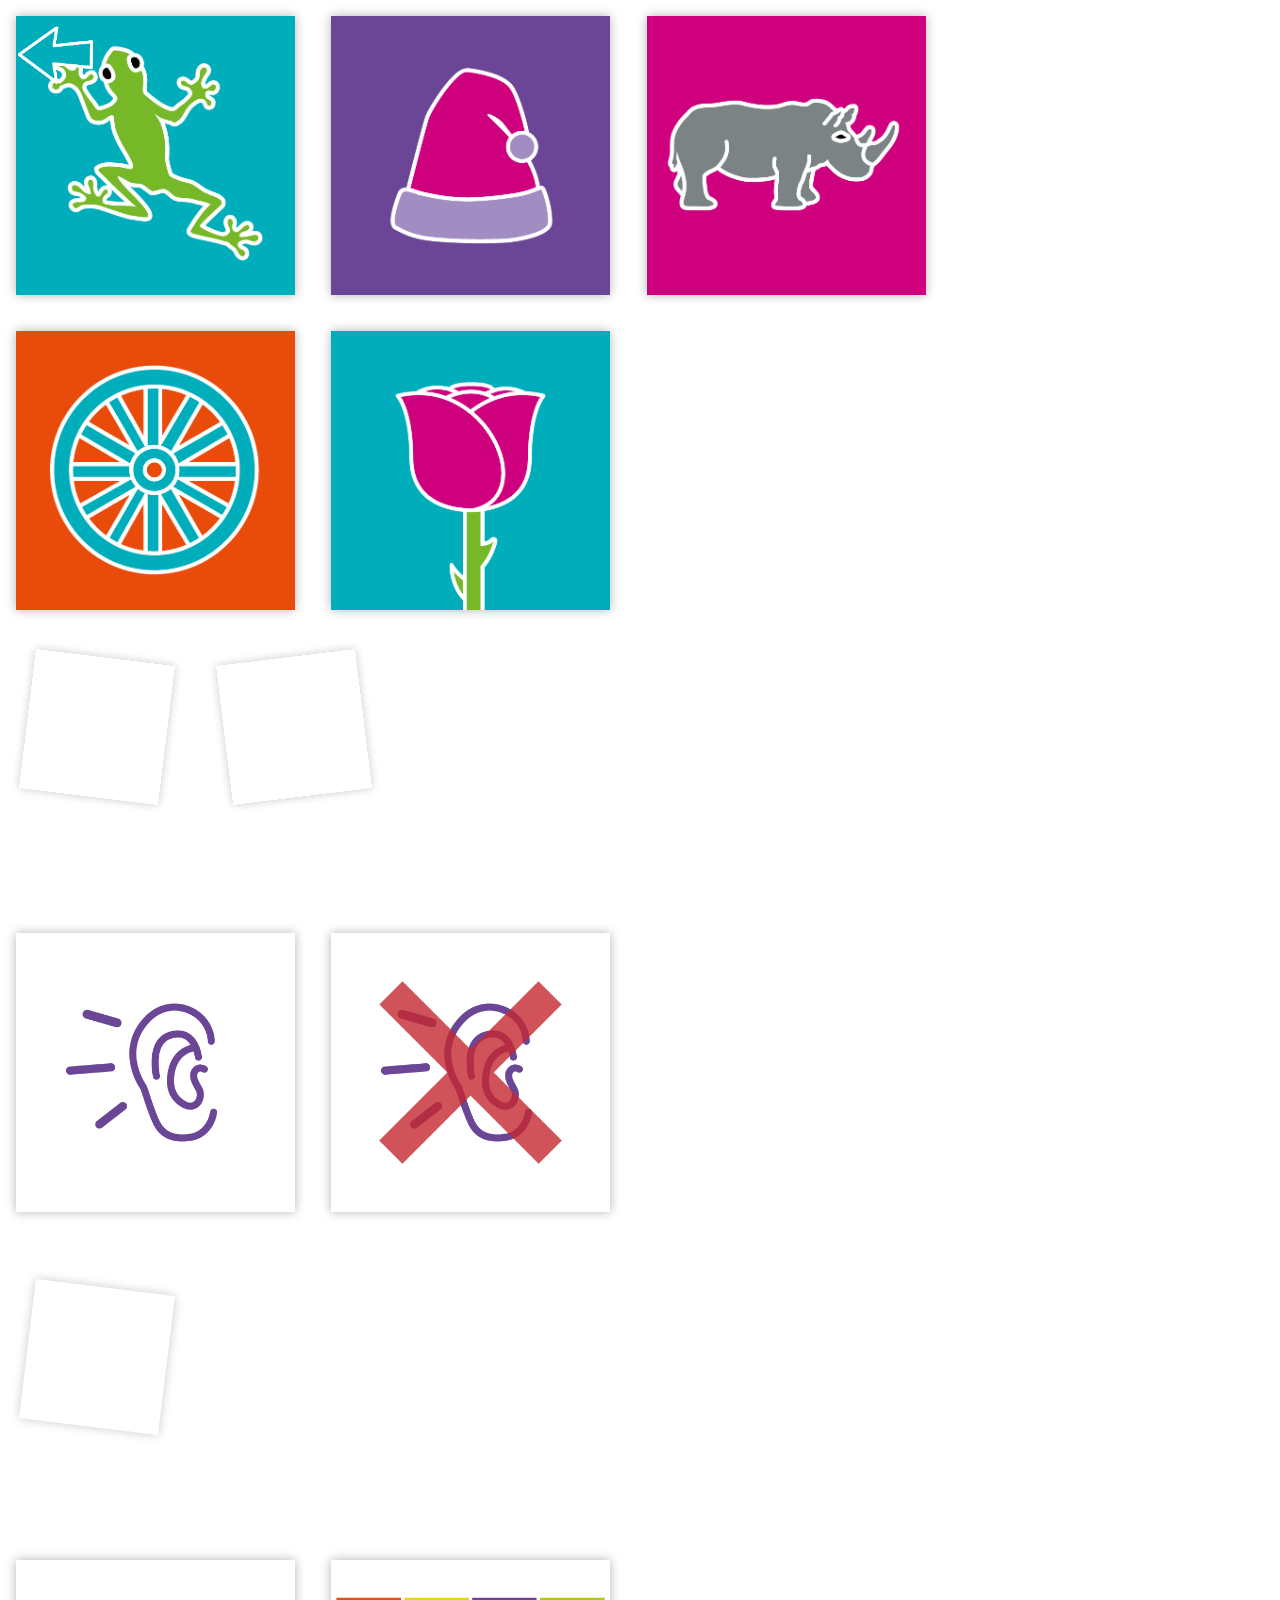
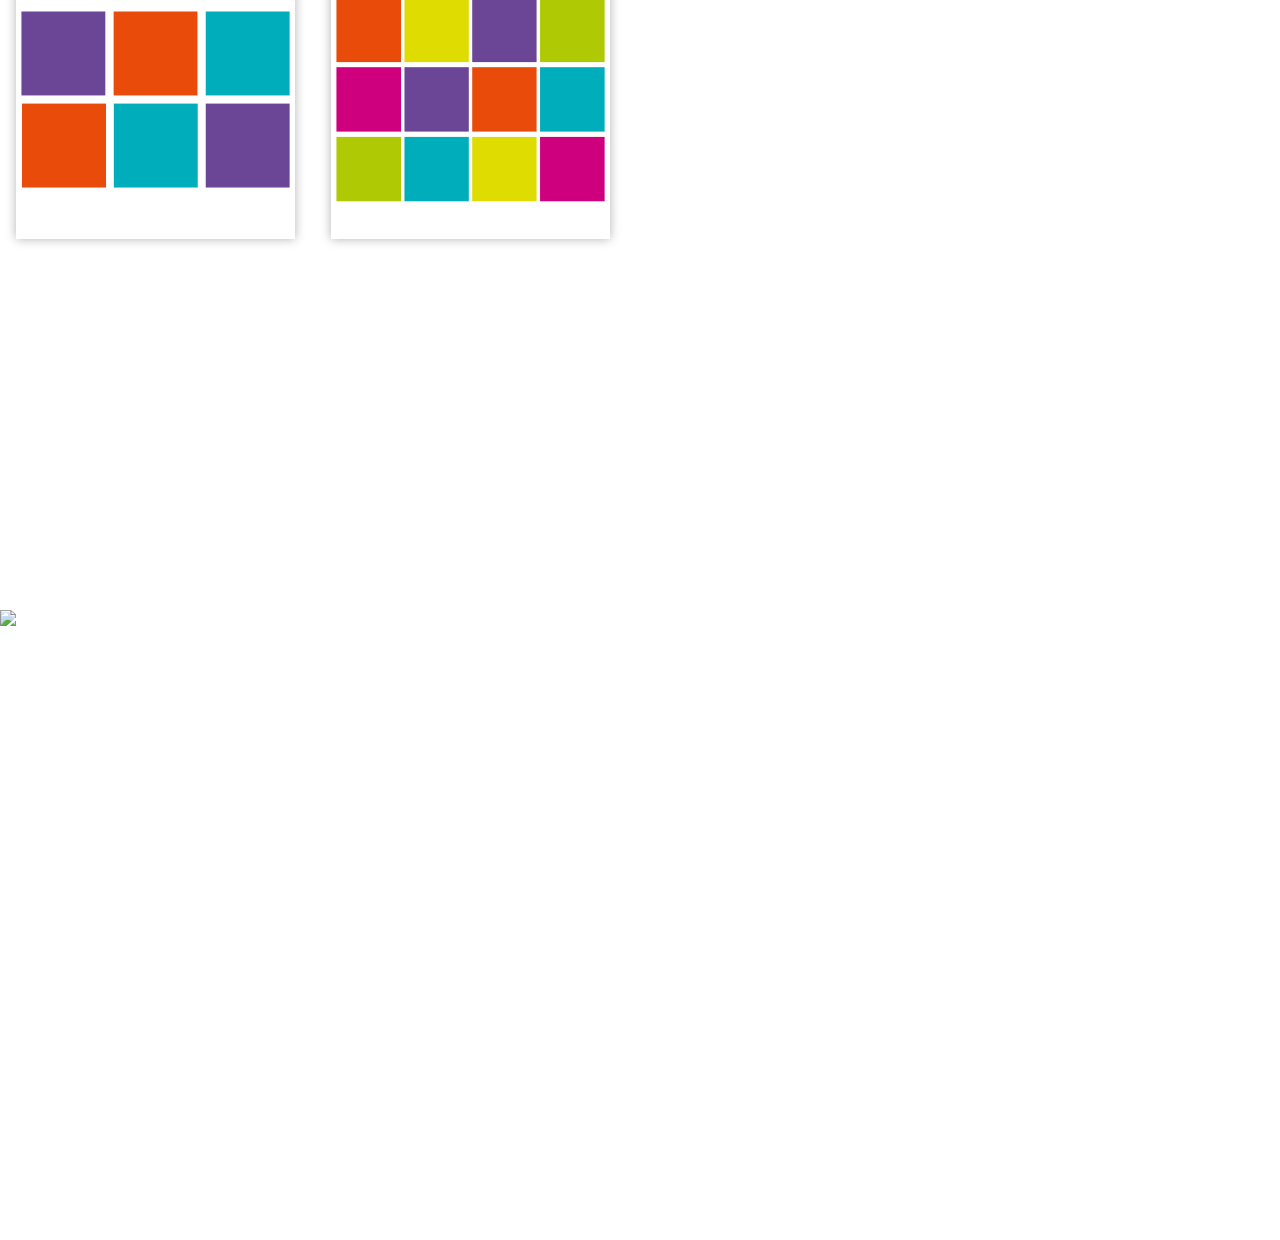
==== commit 261f3d50: "Nueva version" ====
--- a/index.html
+++ b/index.html
@@ -1,6 +1,6 @@
 <html>
   <head>
-    <title>Match Game ...</title>
+    <title>Dimelo con la R</title>
     <link
       type="text/css"
       rel="stylesheet"
@@ -32,12 +32,12 @@
     <meta name="apple-mobile-web-app-status-bar-style" content="black" />
 
     <link rel="icon" href="favicon.ico" type="image/x-icon" />
-    <link rel="apple-touch-icon" href="images/hello-icon-152.png" />
+    <link rel="apple-touch-icon" href="images/dimelo-icon-152.png" />
     <meta name="theme-color" content="gray" />
     <meta name="apple-mobile-web-app-capable" content="yes" />
     <meta name="apple-mobile-web-app-status-bar-style" content="black" />
-    <meta name="apple-mobile-web-app-title" content="Hello World" />
-    <meta name="msapplication-TileImage" content="images/hello-icon-144.png" />
+    <meta name="apple-mobile-web-app-title" content="Dimelo con la R" />
+    <meta name="msapplication-TileImage" content="images/dimelo-icon-144.png" />
     <meta name="msapplication-TileColor" content="#FFFFFF" />
 
     <script src="jqtouch/jquery-1.7.1.min.js"></script>
@@ -48,22 +48,32 @@
   </head>
   <body>
     <div id="home">
-      <div id="splash">
-        <div id="g1" onclick="setgrupo(1, 'grupoR.png' )">
-          <a><img id="ig1" src="images/grupoR.png"/></a>
-        </div>
-        <div id="g2" onclick="setgrupo(2, 'grupoG.png' )">
-          <a><img id="ig2" src="images/grupoG.png"/></a>
-        </div>
-        <div id="g3" onclick="setgrupo(3, 'grupoJ.png' )">
+      <div id="splash" class="mesa">
+        <div id="g1" class="opcion" onclick="setgrupo(1, 'grupoR.png' )">
+          <div class="opcion-inner">
+            <div class="signos">
+          <a><img id="ig1"  src="images/grupoR.png"/></a>
+        </div></div></div>
+        <div id="g2" class="opcion" onclick="setgrupo(2, 'grupoG.png' )">
+          <div class="opcion-inner">
+            <div class="signos">
+              <a><img id="ig2" src="images/grupoG.png"/></a>
+        </div></div></div>
+        <div id="g3" class="opcion" onclick="setgrupo(3, 'grupoJ.png' )">
+          <div class="opcion-inner">
+            <div class="signos">
           <a><img id="ig3" src="images/grupoJ.png"/></a>
-        </div>
-        <div id="g4" onclick="setgrupo(4, 'grupoV.png' )">
+        </div></div></div>
+        <div id="g4" class="opcion" onclick="setgrupo(4, 'grupoV.png' )">
+          <div class="opcion-inner">
+            <div class="signos">
           <a><img id="ig4" src="images/grupoV.png"/></a>
-        </div>
-        <div id="g5" onclick="setgrupo(5, 'grupoH.png' )">
+        </div></div></div>
+       <div id="g5" class="opcion" onclick="setgrupo(5, 'grupoH.png' )">
+          <div class="opcion-inner">
+            <div class="signos">
           <a><img id="ig5" src="images/grupoH.png"/></a>
-        </div>
+        </div></div></div>
 
         <audio hidden="hidden" src="sounds/beep1.mp3" id="beep1"></audio>
       </div>
@@ -71,41 +81,77 @@
     <!-- home -->
 
     <div id="audio">
-		<div class="img1">
-		  <div id="i2"></div>
-		</div> 
-		<div class="opt1">
-		  <div id="a1" onclick="setaudio(1, 'audio1.png')">
-			<a><img id="ia1" src="images/audio1.png"/></a>
-		  </div>
-		  <div id="a2" onclick="setaudio(2, 'audio2.png')">
-			<a><img id="ia2" src="images/audio2.png"/></a>
-		  </div>
-		</div> 
+      <div class="mesa">
+      <div class="gohome flecha" onclick="gohome()">
+        <img class="arrl" src="images/arrowleft.png" />
+      </div>
+        <div class="elegida">
+          <div class="elegida-inner">
+        <div id="i3" class="signos"></div>
+      </div>
+    </div>
+        <div class="elegida">
+          <div class="elegida-inner">
+        <div id="i4" class="signos"></div>
+      </div>
+    </div>
+      <div class="opt1 opciones">
+        <div id="a1" class="opcion" onclick="setaudio(1, 'audio1.png')">
+          <div class="opcion-inner">
+            <div class="signos">
+          <a><img id="ia1" src="images/audio1.png"/></a>
+        </div>
+      </div>
+        </div>
+        <div id="a2" class="opcion" onclick="setaudio(2, 'audio2.png')">
+          <div class="opcion-inner">
+            <div class="signos">
+          <a><img id="ia2" src="images/audio2.png"/></a>
+        </div>
+      </div>
+        </div>
+      </div>
+    </div>
     </div>
     <!-- audio -->
 
     <div id="categ">
-       <div class="img1">
-		  <div id="i3"></div>
-		  <div id="i4"></div>
-       </div> 
-       <div class="opt1">
-		  <div id="c1" onclick="setcat(1, 'cat1.png')">
-			<a><img id="ic1"  src="images/cat1.png"/></a>
-		  </div>
-		  <div id="c2" onclick="setcat(2, 'cat2.png')">
-			<a><img id="ic2"  src="images/cat2.png"/></a>
-		  </div>
-      <!-- <div id="c3"  onclick='setcat(3, "cat3.png")'><a><img width="100px" height="100px"  src="images/cat3.png" /></a></div> -->
-       </div> 
+      <div class="mesa">
+      <div class="gohome flecha" onclick="gohome()">
+        <img class="arrl" src="images/arrowleft.png" />
+      </div>
+      <div class="elecciones">
+      <div class="elegida">
+        <div class="elegida-inner">
+        <div id="i2" class="signos"></div>
+      </div>
+    </div>
+    </div>
+      <div class="opt1 opciones">
+        <div id="c1" class="opcion" onclick="setcat(1, 'cat1.png')">
+          <div class="opcion-inner">
+            <div class="signos">
+          <a><img id="ic1" src="images/cat1.png"/></a>
+        </div>
+        </div>
+      </div>
+        <div id="c2" class="opcion" onclick="setcat(2, 'cat2.png')">
+          <div class="opcion-inner">
+            <div class="signos">
+          <a><img id="ic2" src="images/cat2.png"/></a>
+        </div>
+        </div>
+      </div>
+        <!-- <div id="c3"  onclick='setcat(3, "cat3.png")'><a><img width="100px" height="100px"  src="images/cat3.png" /></a></div> -->
+      </div>
+      </div>
     </div>
     <!-- categ -->
 
     <div id="juego">
       <div class="tablero" id="tb">
-        <div class="gohome" onclick="gohome()">
-          <img id="arrl" src="images/arrowleft.png" />
+        <div class="gohome flecha" onclick="gohome()">
+          <img class="arrl" id="idarrl" src="images/arrowleft.png" />
         </div>
       </div>
       <!-- tablero -->
@@ -113,11 +159,11 @@
     <!-- juego -->
 
     <div id="finjuego">
-      <div class="gohome" onclick="gohome()">
-        <img id="fj" src="images/arrowleft.png" />
+      <div class="gohome flecha" onclick="gohome()">
+        <img class="arrl" src="images/arrowleft.png" />
       </div>
-      <div id="splash2">
-        <div class="gohome" onclick="gohome()">
+      <div id="splash2" class="mesa">
+        <div class="gohome alegre" onclick="gohome()">
           <img src="images/alegre2.gif" />
         </div>
         <audio hidden="hidden" src="sounds/ganador.mp3" id="ganador"></audio>
@@ -128,4 +174,3 @@
     <script src="js/main.js"></script>
   </body>
 </html>
-
--- a/css/dimelo.css
+++ b/css/dimelo.css
@@ -26,6 +26,7 @@
   margin-left: 6px;
 }
 /*  *********  HOME ********* */
+/*
 #home,
 #audio,
 #categ,
@@ -34,15 +35,15 @@
   width: 80vw;
   height: 75vh;
   margin: 12.5vh 10vw;
-}
+}*/
 
 /* **** HOME *** */
-#ig1,
+/*#ig1,
 #ig2,
 #ig3,
 #ig4,
 #ig5 {
-  height: 22vw;
+ height: 22vw;
   width: 22vw;
   float: left;
   margin: 2.3vw;
@@ -70,21 +71,24 @@
 }
 
 .opt1 {
-  width: 25vw;
-  height: 15vh;
-  margin-left: 30vw;
+  width: 60vw;
+  height: 20vw;
+  margin-left: 20vw;
 }
 
 #a1,
 #a2,
 #c1,
 #c2 {
-  height: 6vw;
-  width: 6vw;
+  height: 18vw;
+  width: 18vw;
   float: left;
   margin: 2vw;
-}
-
+}*/
+#a1, #a2 {
+  /* margin-left: 0vw; */
+}
+/*
 #ii2,
 #ii3,
 #ii4 {
@@ -99,33 +103,64 @@
 #ic1,
 #ic2 {
   position: relative;
-  height: 6vw;
-  width: 6vw;
-}
-
+  height: 14vw;
+  width: 14vw;
+}
+*/
 /*  *********  JUEGO ********* */
-#juego.tablero12,
-#juego.tablero6 {
+#juego.tablero12.current,
+#juego.tablero6.current,
+#home.current,
+#categ.current,
+#audio.current,
+#finjuego.current{
   text-align: center !important;
   align-items: center;
-  display: flex;
+  display: flex !important;
   width: 100%;
   height: 100%;
-  align-items: center;
-  display: flex !important;
   background-color: rgba(0, 0, 0, 0.4);
-}
-#juego .tablero {
+  background-image: url("img/logo-es-para-peques-weiss.png");
+  background-repeat: no-repeat;
+  background-size: 10vw auto;
+  background-position: 97% 97%;
+}
+#juego .tablero,
+.mesa {
   display: inline-block !important;
   vertical-align: middle;
   margin: auto;
 }
-.tarjeta {
+
+/*.mesa{background-color: #0f0}
+*/
+.elecciones{
+}
+.opciones{
+padding-top: 10vh;}
+
+.tarjeta,
+.opcion,
+.elegida {
   display: inline-block !important;
-}
-
-.tarjeta-inner {
+  -webkit-box-shadow: 0px 0px 10px 0px rgba(0,0,0,0.3);
+-moz-box-shadow: 0px 0px 10px 0px rgba(0,0,0,0.3);
+box-shadow: 0px 0px 10px 0px rgba(0,0,0,0.3);
+}
+.elegida{opacity: 0.7;
+transform: rotate(7deg);}
+.elegida + .elegida{transform: rotate(-7deg);}
+
+.tarjeta-inner,
+.opcion-inner,
+.elegida-inner {
   position: relative;
+  width: 100%;
+  height: 100%;
+}
+
+.opcion img,
+.elegida img{
   width: 100%;
   height: 100%;
 }
@@ -136,20 +171,36 @@
   height: 100%;
 }
 
-#arrl,
-#fj {
+
+.arrl {
   height: 58px;
   width: 75px;
 }
-div.gohome {
+div.gohome.flecha {
   position: fixed;
   top: 2vw;
   left: 2vh;
   float: left;
 }
 
+#idarrl {
+  position: fixed;
+  left: 2vh;
+  float: left;
+}
+
+body:before{
+  background-color: #000;
+  font-size: 200%;
+  position: absolute;
+  left: 50%;
+  display: none;
+}
 /* *** iPhone vertical *** */
 @media (max-aspect-ratio: 3/4) {
+  body:before{
+    content:"max 3/4";
+  }
   #juego.tablero12 .tablero {
     height: 120vw;
     width: 90vw;
@@ -159,18 +210,40 @@
     width: 28vw;
     margin: 1vw;
   }
-  #juego.tablero6 .tablero {
+  #juego.tablero6 .tablero,
+  .mesa {
     height: 126vw;
     width: 84vw;
   }
-  #juego.tablero6 .tarjeta {
+  #juego.tablero6 .tarjeta,
+  .opcion {
     height: 38vw;
     width: 38vw;
-    margin: 2vw;
-  }
+    margin: 1.7vw;
+  }
+  .elegida {
+    height: 19vw;
+    width: 19vw;
+    margin: 3vw;
+  }
+
+}
+@media only screen and (max-width : 667px)
+and (orientation : portrait) {
+  body:before{
+    content:"max-width 667px";
+  }
+  #finjuego .mesa{
+    width: 100%;
+  height: 100%;}
+  #finjuego .alegre img{
+    width: 100vw;}
 }
 /* *** Vertical tablero12 = 4w x 3h  tablero6 = 3w x 2h ****/
 @media (min-aspect-ratio: 3/4) {
+  body:before{
+    content:"min 3/4";
+  }
   #juego.tablero12 .tablero {
     height: 100vw;
     width: 75vw;
@@ -180,17 +253,27 @@
     width: 23vw;
     margin: 1vw;
   }
-  #juego.tablero6 .tablero {
+  #juego.tablero6 .tablero,
+  .mesa {
     height: 105vw;
     width: 70vw;
   }
-  #juego.tablero6 .tarjeta {
+  #juego.tablero6 .tarjeta,
+  .opcion {
     height: 31vw;
     width: 31vw;
-    margin: 2vw;
+    margin: 1.8vw;
+  }
+  .elegida {
+    height: 15.5vw;
+    width: 15.5vw;
+    margin: 3vw;
   }
 }
 @media (min-aspect-ratio: 1/1) {
+  body:before{
+    content:"min 1/1";
+  }
   #juego.tablero12 .tablero {
     height: 63vw;
     width: 84vw;
@@ -200,18 +283,28 @@
     width: 19vw;
     margin: 1vw;
   }
-  #juego.tablero6 .tablero {
+  #juego.tablero6 .tablero,
+  .mesa {
     height: 58vw;
     width: 87vw;
   }
-  #juego.tablero6 .tarjeta {
+  #juego.tablero6 .tarjeta,
+  .opcion {
     height: 25vw;
     width: 25vw;
-    margin: 2vw;
+    margin: 1.8vw;
+  }
+  .elegida {
+    height: 12.5vw;
+    width: 12.5vw;
+    margin: 3vw;
   }
 }
 /* *** HORIZONTAL tablero12 = 4w x 3h  tablero6 = 3w x 2h ****/
 @media (min-aspect-ratio: 4/3) {
+  body:before{
+    content:"min 4/3";
+  }
   #juego.tablero12 .tablero {
     height: 75vh;
     width: 100vh;
@@ -221,18 +314,28 @@
     width: 23vh;
     margin: 1vh;
   }
-  #juego.tablero6 .tablero {
+  #juego.tablero6 .tablero,
+  .mesa {
     height: 70vh;
     width: 105vh;
   }
-  #juego.tablero6 .tarjeta {
+  #juego.tablero6 .tarjeta,
+  .opcion {
     height: 31vh;
     width: 31vh;
-    margin: 2vh;
+    margin: 1.8vh;
+  }
+  .elegida  {
+    height: 15.5vh;
+    width: 15.5vh;
+    margin: 3vh;
   }
 }
 /* *** iPhone horizontal *** */
 @media (min-aspect-ratio: 5/3) {
+  body:before{
+    content:"max 5/3";
+  }
   #juego.tablero12 .tablero {
     height: 90vh;
     width: 120vh;
@@ -242,18 +345,39 @@
     width: 28vh;
     margin: 1vh;
   }
-  #juego.tablero6 .tablero {
+  #juego.tablero6 .tablero,
+  .mesa {
     height: 84vh;
     width: 126vh;
   }
-  #juego.tablero6 .tarjeta {
+  #juego.tablero6 .tarjeta,
+  .opcion  {
     height: 38vh;
     width: 38vh;
-    margin: 2vh;
-  }
+    margin: 1.6vh;
+  }
+  .elegida {
+    height: 19vh;
+    width: 19vh;
+    margin: 3vh;
+  }
+}
+@media only screen and (max-height : 667px)
+and (orientation : landscape) {
+  body:before{
+    content:"max-height 667px";
+  }
+  #finjuego .mesa{
+    width: 100%;
+  height: 100%;}
+  #finjuego .alegre img{
+    height: 100vh;}
 }
 
 @media (min-aspect-ratio: 12/5) {
+  body:before{
+    content:"min 12/5";
+  }
   #juego.tablero12 .tablero {
     height: 30vw;
     width: 90vw;
@@ -263,13 +387,20 @@
     width: 13vw;
     margin: 1vh;
   }
-  #juego.tablero6 .tablero {
+  #juego.tablero6 .tablero,
+  .mesa {
     height: 15vw;
     width: 90vw;
   }
-  #juego.tablero6 .tarjeta {
+  #juego.tablero6 .tarjeta,
+  .opcion  {
     height: 13vw;
     width: 13vw;
     margin: 1vw;
   }
-}
+  .elegida {
+    height: 6.5vw;
+    width: 6.5vw;
+    margin: 3vw;
+  }
+}
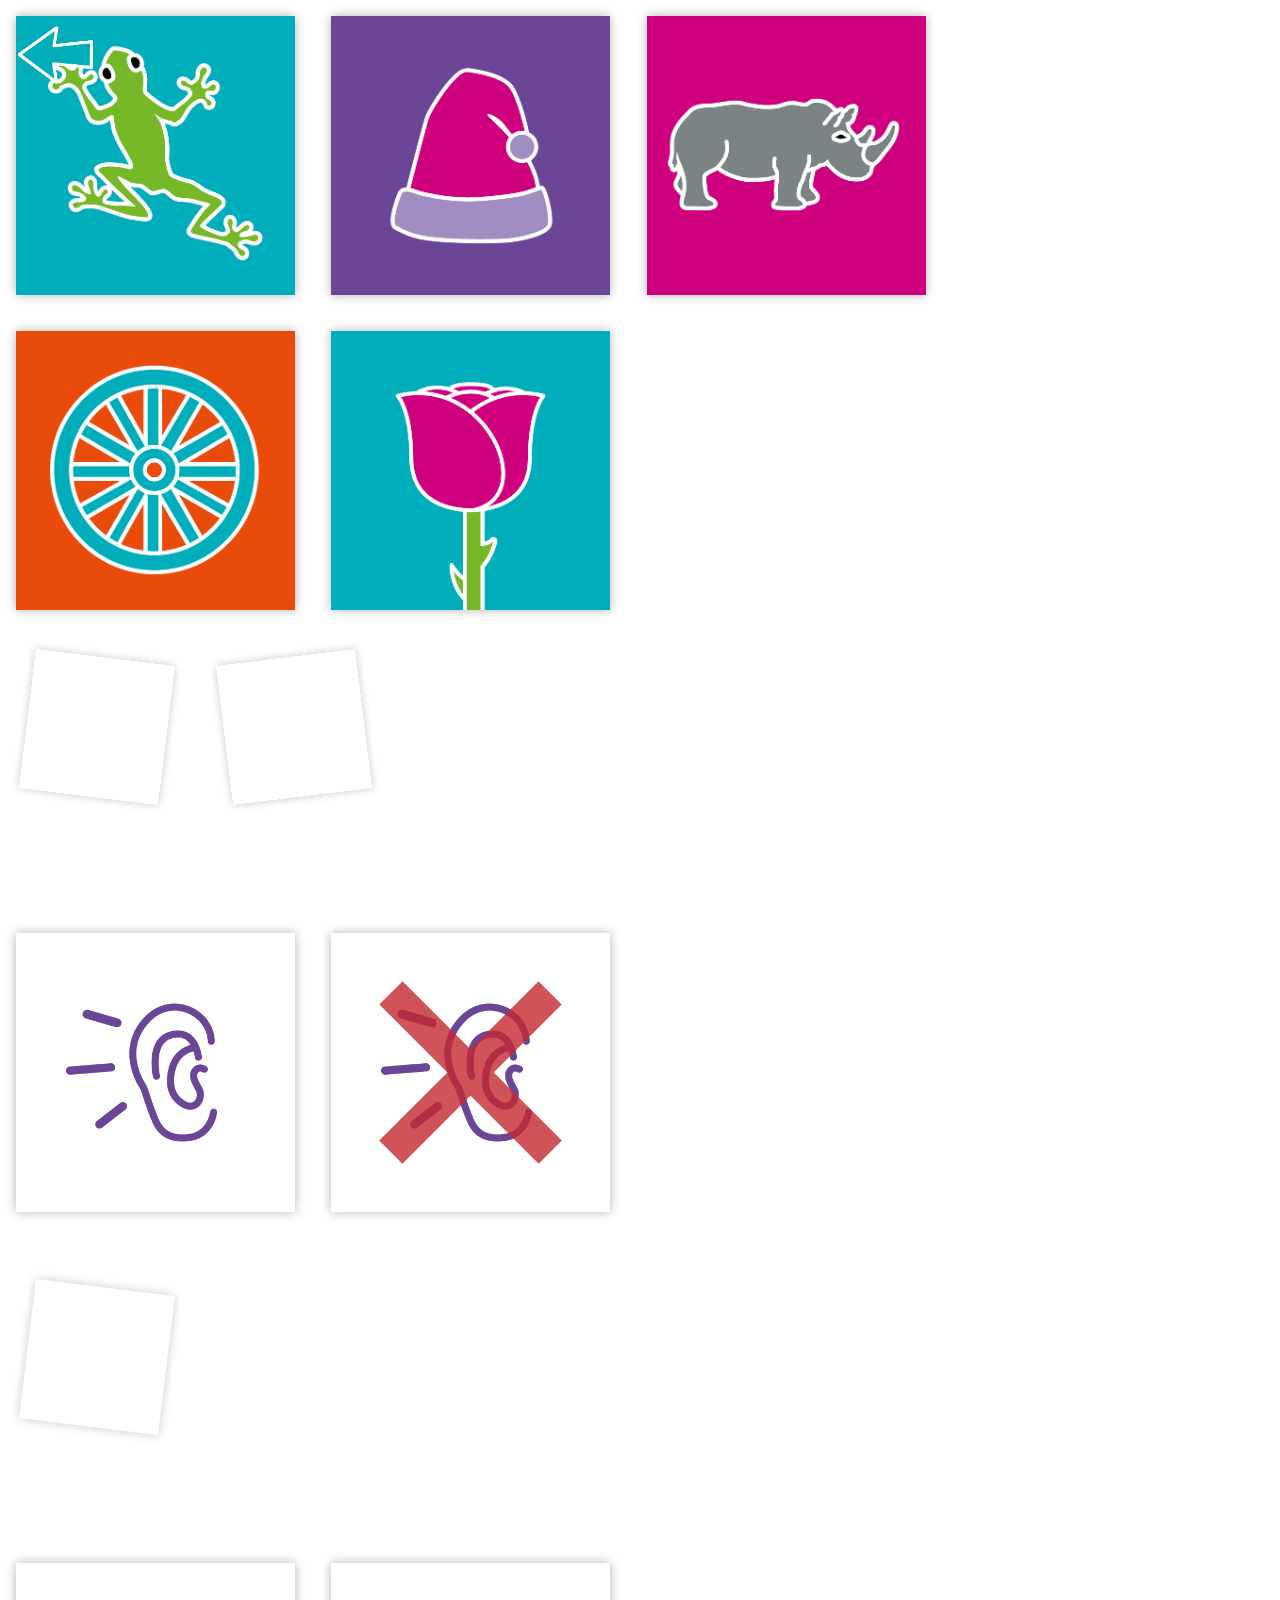
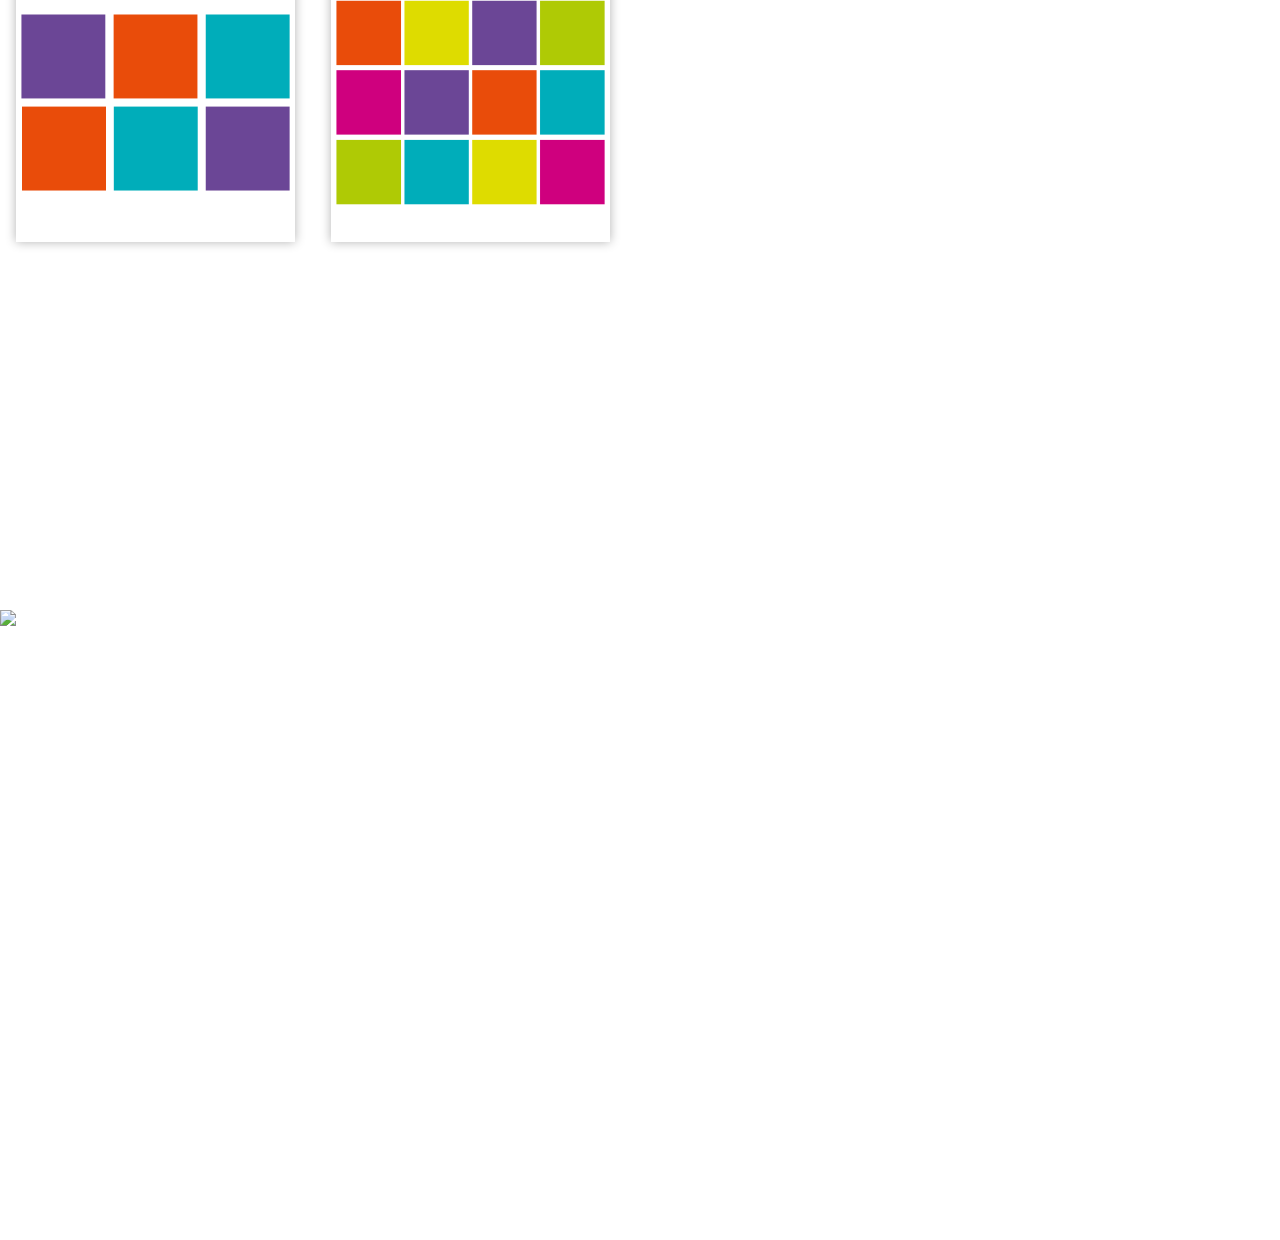
==== commit 30c835dd: "ya encontré el error en sw.js, pero todavía pone problema con el jquery ","" ====
--- a/index.html
+++ b/index.html
@@ -1,4 +1,5 @@
-<html>
+<!DOCTYPE html>
+<html lang="es">
   <head>
     <title>Dimelo con la R</title>
     <link
@@ -47,7 +48,7 @@
     <script type="text/javascript" src="js/dimelo.js"></script>
   </head>
   <body>
-    <div id="home">
+    <div id="home" class="pantalla">
       <div id="splash" class="mesa">
         <div id="g1" class="opcion" onclick="setgrupo(1, 'grupoR.png' )">
           <div class="opcion-inner">
@@ -80,7 +81,7 @@
     </div>
     <!-- home -->
 
-    <div id="audio">
+    <div id="audio" class="pantalla">
       <div class="mesa">
       <div class="gohome flecha" onclick="gohome()">
         <img class="arrl" src="images/arrowleft.png" />
@@ -115,7 +116,7 @@
     </div>
     <!-- audio -->
 
-    <div id="categ">
+    <div id="categ" class="pantalla">
       <div class="mesa">
       <div class="gohome flecha" onclick="gohome()">
         <img class="arrl" src="images/arrowleft.png" />
@@ -148,7 +149,7 @@
     </div>
     <!-- categ -->
 
-    <div id="juego">
+    <div id="juego" class="pantalla">
       <div class="tablero" id="tb">
         <div class="gohome flecha" onclick="gohome()">
           <img class="arrl" id="idarrl" src="images/arrowleft.png" />
@@ -158,7 +159,7 @@
     </div>
     <!-- juego -->
 
-    <div id="finjuego">
+    <div id="finjuego" class="pantalla">
       <div class="gohome flecha" onclick="gohome()">
         <img class="arrl" src="images/arrowleft.png" />
       </div>
--- a/css/dimelo.css
+++ b/css/dimelo.css
@@ -108,17 +108,18 @@
 }
 */
 /*  *********  JUEGO ********* */
+.pantalla.current/*,
 #juego.tablero12.current,
 #juego.tablero6.current,
 #home.current,
 #categ.current,
 #audio.current,
-#finjuego.current{
+#finjuego.current*/{
   text-align: center !important;
   align-items: center;
   display: flex !important;
-  width: 100%;
-  height: 100%;
+  width: 100vw;
+  height: 100vh;
   background-color: rgba(0, 0, 0, 0.4);
   background-image: url("img/logo-es-para-peques-weiss.png");
   background-repeat: no-repeat;
